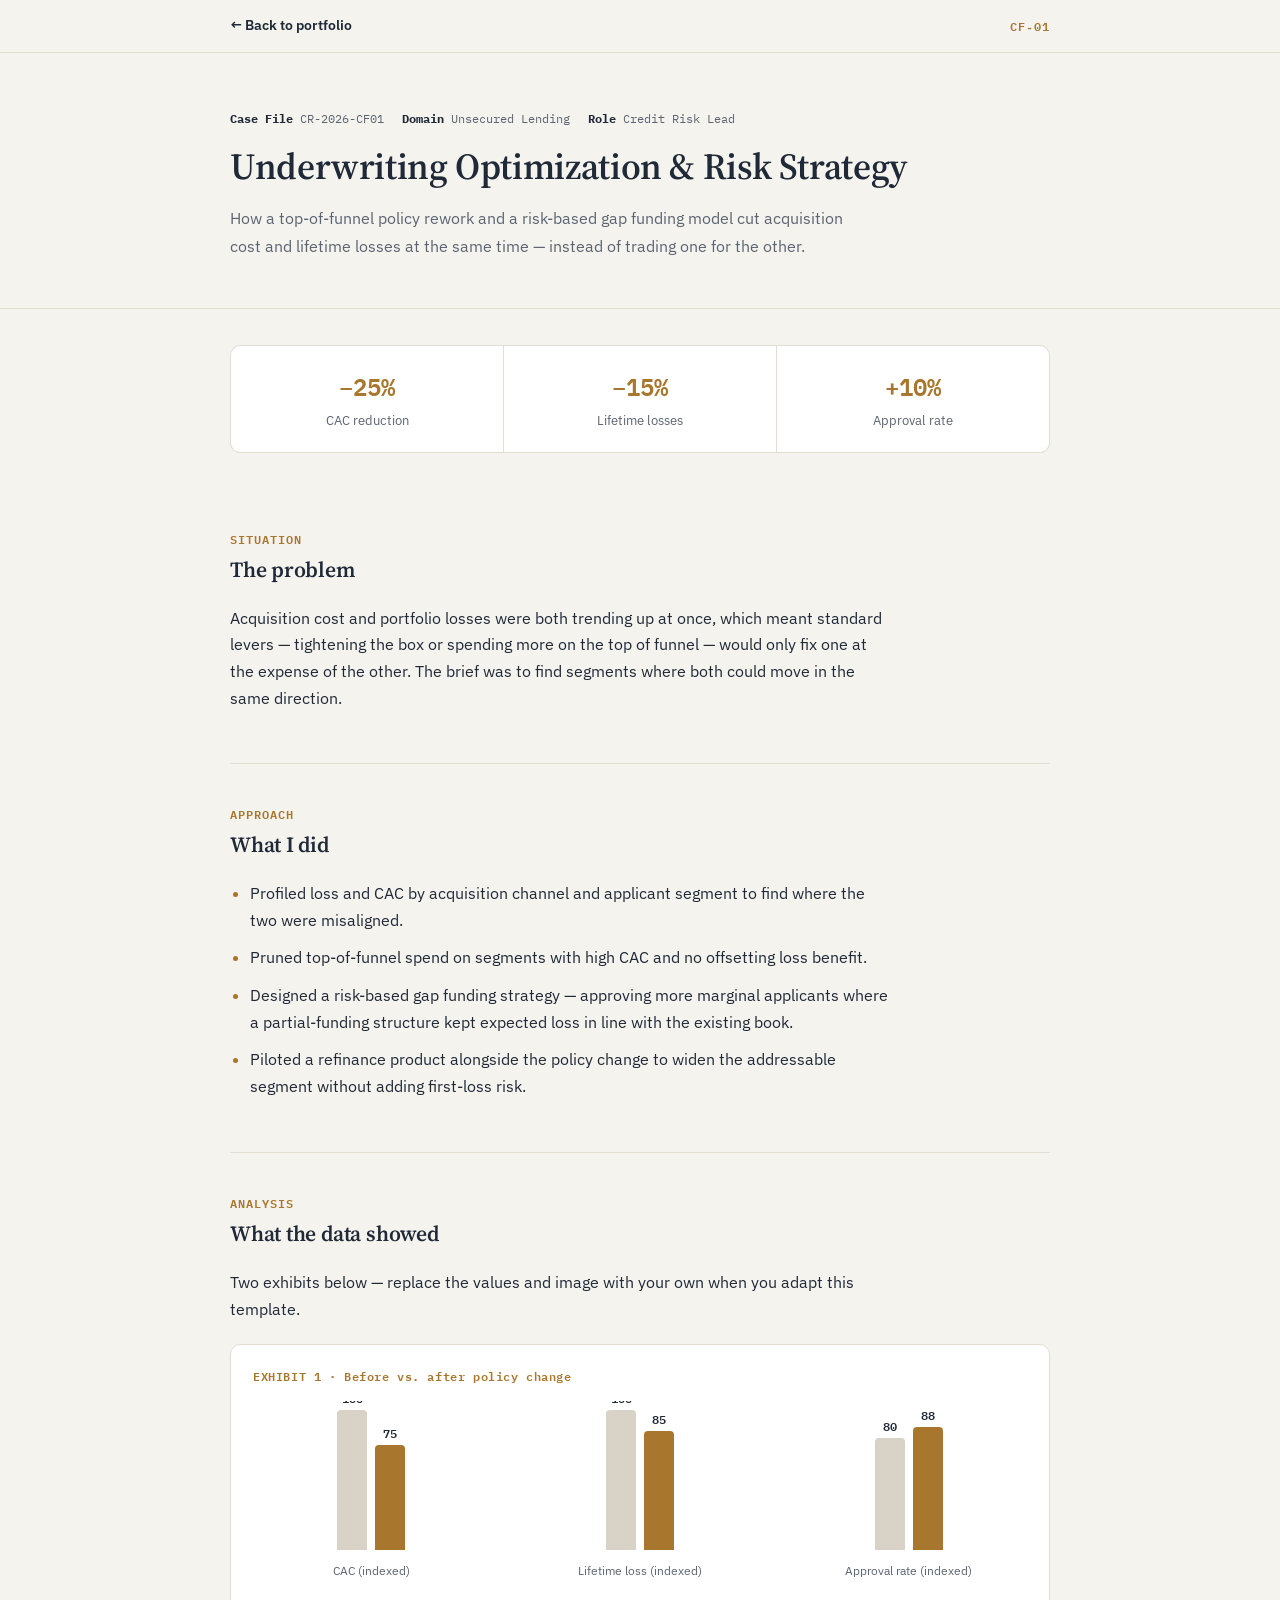
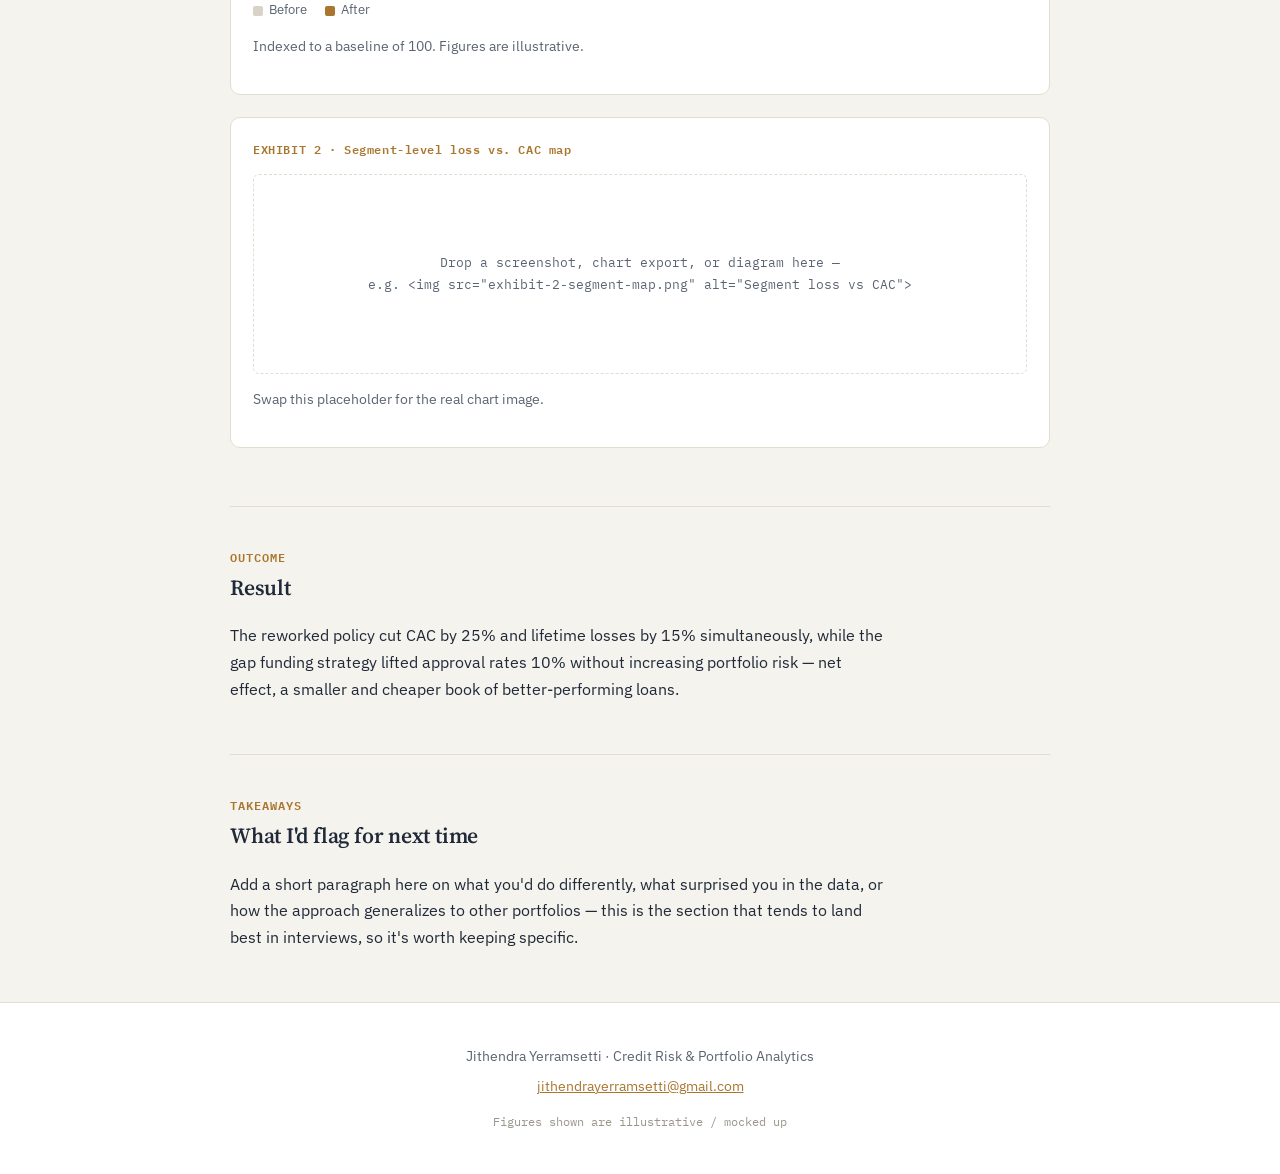
==== CS1-portfolio monitoring.html @ fd20d414 "Add case study template for underwriting optimization This file serves as a case study template for " ====
<!DOCTYPE html>
<html lang="en">
<head>
<meta charset="UTF-8">
<meta name="viewport" content="width=device-width, initial-scale=1.0">
<title>Case File CF-01 — Underwriting Optimization &amp; Risk Strategy | Jithendra Yerramsetti</title>

<!--
  ============================================================================
  THIS IS THE CASE STUDY TEMPLATE (light theme, matches index.html).
  To add a new case study:
    1. Duplicate this file, rename it e.g. case-study-collections-strategy.html
    2. Update <title>, the header block, and every section below
    3. In index.html, point that project's "Read case study" href at this
       new filename.
  The CSS variables in :root are copied from index.html — if you change the
  palette there, mirror the change here to keep both pages consistent.
  ============================================================================
-->

<link rel="preconnect" href="https://fonts.googleapis.com">
<link rel="preconnect" href="https://fonts.gstatic.com" crossorigin>
<link href="https://fonts.googleapis.com/css2?family=Source+Serif+4:opsz,wght@8..60,500;8..60,600;8..60,700&family=IBM+Plex+Sans:wght@400;500;600;700&family=IBM+Plex+Mono:wght@500;600&display=swap" rel="stylesheet">

<style>
:root {
  --paper:      #F5F3EE;
  --card:       #FFFFFF;
  --ink:        #1F2937;
  --ink-soft:   #5B6472;
  --amber:      #A9762E;
  --amber-tint: #F3E7D3;
  --line:       #E1DDD1;
  --shadow:     0 10px 26px rgba(31,41,55,0.06);
  --font-display: 'Source Serif 4', Georgia, serif;
  --font-body:    'IBM Plex Sans', -apple-system, sans-serif;
  --font-mono:    'IBM Plex Mono', ui-monospace, monospace;
  --max-w: 820px;
  --radius: 10px;
}
* { box-sizing: border-box; }
body { margin: 0; font-family: var(--font-body); background: var(--paper); color: var(--ink); line-height: 1.7; -webkit-font-smoothing: antialiased; }
.container { width: min(var(--max-w), 92%); margin: 0 auto; }
h1, h2 { font-family: var(--font-display); font-weight: 600; letter-spacing: -0.01em; margin: 0; color: var(--ink); }
a { color: var(--amber); }
:focus-visible { outline: 2px solid var(--amber); outline-offset: 3px; }
img { max-width: 100%; display: block; }
.label { font-family: var(--font-mono); font-size: 0.74rem; font-weight: 600; letter-spacing: 0.08em; text-transform: uppercase; color: var(--amber); }

.topbar { border-bottom: 1px solid var(--line); background: rgba(245,243,238,0.9); backdrop-filter: blur(10px); position: sticky; top: 0; z-index: 10; }
.topbar .container { padding: 14px 0; display: flex; justify-content: space-between; align-items: center; }
.back-link { text-decoration: none; font-weight: 600; font-size: 0.88rem; color: var(--ink); display: inline-flex; align-items: center; gap: 6px; }
.back-link:hover { color: var(--amber); }

.case-header { padding: clamp(36px, 6vw, 56px) 0 32px; border-bottom: 1px solid var(--line); }
.case-header .meta-row { display: flex; gap: 18px; font-family: var(--font-mono); font-size: 0.75rem; color: var(--ink-soft); margin-bottom: 16px; flex-wrap: wrap; }
.case-header .meta-row strong { color: var(--ink); }
.case-header h1 { font-size: clamp(1.7rem, 4.5vw, 2.3rem); line-height: 1.15; margin-bottom: 14px; }
.case-header .dek { color: var(--ink-soft); font-size: 1.02rem; max-width: 620px; }

.stat-strip { display: grid; grid-template-columns: repeat(3, 1fr); gap: 1px; background: var(--line); border: 1px solid var(--line); border-radius: var(--radius); overflow: hidden; margin: 36px 0; }
.stat-strip .cell { background: var(--card); padding: 20px 16px; text-align: center; }
.stat-strip .num { font-family: var(--font-mono); font-size: 1.5rem; font-weight: 600; color: var(--amber); }
.stat-strip .cap { font-size: 0.8rem; color: var(--ink-soft); margin-top: 4px; }
/* BREAKPOINT: phone — stack the three stat cells */
@media (max-width: 560px) { .stat-strip { grid-template-columns: 1fr; } }

.case-section { padding: 36px 0; border-bottom: 1px solid var(--line); }
.case-section:last-of-type { border-bottom: none; }
.case-section h2 { font-size: 1.35rem; margin-bottom: 14px; }
.case-section p { color: var(--ink); font-size: 0.98rem; max-width: 660px; }
.case-section ul { padding-left: 20px; max-width: 660px; color: var(--ink); }
.case-section li { margin-bottom: 10px; }
.case-section li::marker { color: var(--amber); }

.exhibit { background: var(--card); border: 1px solid var(--line); border-radius: var(--radius); padding: 22px; margin: 22px 0; }
.exhibit .ex-label { font-family: var(--font-mono); font-size: 0.73rem; color: var(--amber); font-weight: 600; letter-spacing: 0.05em; margin-bottom: 14px; }
.exhibit .ex-caption { color: var(--ink-soft); font-size: 0.86rem; margin-top: 14px; }

/* Simple bar chart — EDIT the inline "style" heights + .val text to change values */
.bar-chart { display: flex; align-items: flex-end; gap: clamp(16px, 4vw, 40px); height: 180px; padding: 0 4px; overflow-x: auto; }
.bar-group { display: flex; flex-direction: column; align-items: center; gap: 10px; flex: 1; min-width: 90px; height: 100%; justify-content: flex-end; }
.bar-group .bars { display: flex; gap: 8px; align-items: flex-end; height: 140px; }
.bar { width: 30px; border-radius: 4px 4px 0 0; position: relative; }
.bar.before { background: #D8D3C6; }
.bar.after  { background: var(--amber); }
.bar .val { position: absolute; top: -22px; left: 50%; transform: translateX(-50%); font-family: var(--font-mono); font-size: 0.74rem; font-weight: 600; white-space: nowrap; color: var(--ink); }
.bar-group .grp-label { font-size: 0.78rem; color: var(--ink-soft); text-align: center; }
.legend { display: flex; gap: 18px; margin-top: 18px; font-size: 0.8rem; color: var(--ink-soft); }
.legend .dot { display: inline-block; width: 10px; height: 10px; border-radius: 2px; margin-right: 6px; vertical-align: middle; }

.image-placeholder {
  border: 1.5px dashed var(--line); border-radius: 6px; min-height: 200px;
  display: flex; align-items: center; justify-content: center;
  color: var(--ink-soft); font-family: var(--font-mono); font-size: 0.8rem;
  text-align: center; padding: 20px;
}

footer { background: var(--card); padding: 36px 0; border-top: 1px solid var(--line); text-align: center; }
footer p { color: var(--ink-soft); font-size: 0.86rem; margin: 6px 0; }
footer .fineprint { font-family: var(--font-mono); font-size: 0.72rem; color: #9A968A; margin-top: 14px; }
</style>
</head>
<body>

<div class="topbar">
  <div class="container">
    <a class="back-link" href="index.html">&larr; Back to portfolio</a>
    <span class="label">CF&#8209;01</span>
  </div>
</div>

<header class="case-header">
  <div class="container">
    <div class="meta-row">
      <span><strong>Case File</strong> CR-2026-CF01</span>
      <span><strong>Domain</strong> Unsecured Lending</span>
      <span><strong>Role</strong> Credit Risk Lead</span>
    </div>
    <h1>Underwriting Optimization &amp; Risk Strategy</h1>
    <p class="dek">
      How a top-of-funnel policy rework and a risk-based gap funding model
      cut acquisition cost and lifetime losses at the same time — instead
      of trading one for the other.
    </p>
  </div>
</header>

<div class="container">

  <div class="stat-strip">
    <div class="cell"><div class="num">&minus;25%</div><div class="cap">CAC reduction</div></div>
    <div class="cell"><div class="num">&minus;15%</div><div class="cap">Lifetime losses</div></div>
    <div class="cell"><div class="num">+10%</div><div class="cap">Approval rate</div></div>
  </div>

  <section class="case-section">
    <span class="label">Situation</span>
    <h2>The problem</h2>
    <p>
      Acquisition cost and portfolio losses were both trending up at once,
      which meant standard levers — tightening the box or spending more on
      the top of funnel — would only fix one at the expense of the other.
      The brief was to find segments where both could move in the same
      direction.
    </p>
  </section>

  <section class="case-section">
    <span class="label">Approach</span>
    <h2>What I did</h2>
    <ul>
      <li>Profiled loss and CAC by acquisition channel and applicant segment to find where the two were misaligned.</li>
      <li>Pruned top-of-funnel spend on segments with high CAC and no offsetting loss benefit.</li>
      <li>Designed a risk-based gap funding strategy — approving more marginal applicants where a partial-funding structure kept expected loss in line with the existing book.</li>
      <li>Piloted a refinance product alongside the policy change to widen the addressable segment without adding first-loss risk.</li>
    </ul>
  </section>

  <section class="case-section">
    <span class="label">Analysis</span>
    <h2>What the data showed</h2>
    <p>Two exhibits below — replace the values and image with your own when you adapt this template.</p>

    <!-- EXHIBIT 1: bar chart. Edit the .bar heights (inline style) and .val labels -->
    <div class="exhibit">
      <div class="ex-label">EXHIBIT 1 &middot; Before vs. after policy change</div>
      <div class="bar-chart">
        <div class="bar-group">
          <div class="bars">
            <div class="bar before" style="height:100%;"><span class="val">100</span></div>
            <div class="bar after" style="height:75%;"><span class="val">75</span></div>
          </div>
          <div class="grp-label">CAC (indexed)</div>
        </div>
        <div class="bar-group">
          <div class="bars">
            <div class="bar before" style="height:100%;"><span class="val">100</span></div>
            <div class="bar after" style="height:85%;"><span class="val">85</span></div>
          </div>
          <div class="grp-label">Lifetime loss (indexed)</div>
        </div>
        <div class="bar-group">
          <div class="bars">
            <div class="bar before" style="height:80%;"><span class="val">80</span></div>
            <div class="bar after" style="height:88%;"><span class="val">88</span></div>
          </div>
          <div class="grp-label">Approval rate (indexed)</div>
        </div>
      </div>
      <div class="legend">
        <span><span class="dot" style="background:#D8D3C6;"></span>Before</span>
        <span><span class="dot" style="background:var(--amber);"></span>After</span>
      </div>
      <p class="ex-caption">Indexed to a baseline of 100. Figures are illustrative.</p>
    </div>

    <!-- EXHIBIT 2: image placeholder — swap for a real <img> tag when ready -->
    <div class="exhibit">
      <div class="ex-label">EXHIBIT 2 &middot; Segment-level loss vs. CAC map</div>
      <div class="image-placeholder">
        Drop a screenshot, chart export, or diagram here &mdash;<br>
        e.g. &lt;img src="exhibit-2-segment-map.png" alt="Segment loss vs CAC"&gt;
      </div>
      <p class="ex-caption">Swap this placeholder for the real chart image.</p>
    </div>
  </section>

  <section class="case-section">
    <span class="label">Outcome</span>
    <h2>Result</h2>
    <p>
      The reworked policy cut CAC by 25% and lifetime losses by 15%
      simultaneously, while the gap funding strategy lifted approval
      rates 10% without increasing portfolio risk &mdash; net effect,
      a smaller and cheaper book of better-performing loans.
    </p>
  </section>

  <section class="case-section">
    <span class="label">Takeaways</span>
    <h2>What I'd flag for next time</h2>
    <p>
      Add a short paragraph here on what you'd do differently, what
      surprised you in the data, or how the approach generalizes to other
      portfolios &mdash; this is the section that tends to land best in
      interviews, so it's worth keeping specific.
    </p>
  </section>

</div>

<footer>
  <div class="container">
    <p>Jithendra Yerramsetti &middot; Credit Risk &amp; Portfolio Analytics</p>
    <p><a href="mailto:jithendrayerramsetti@gmail.com">jithendrayerramsetti@gmail.com</a></p>
    <p class="fineprint">Figures shown are illustrative / mocked up</p>
  </div>
</footer>

</body>
</html>
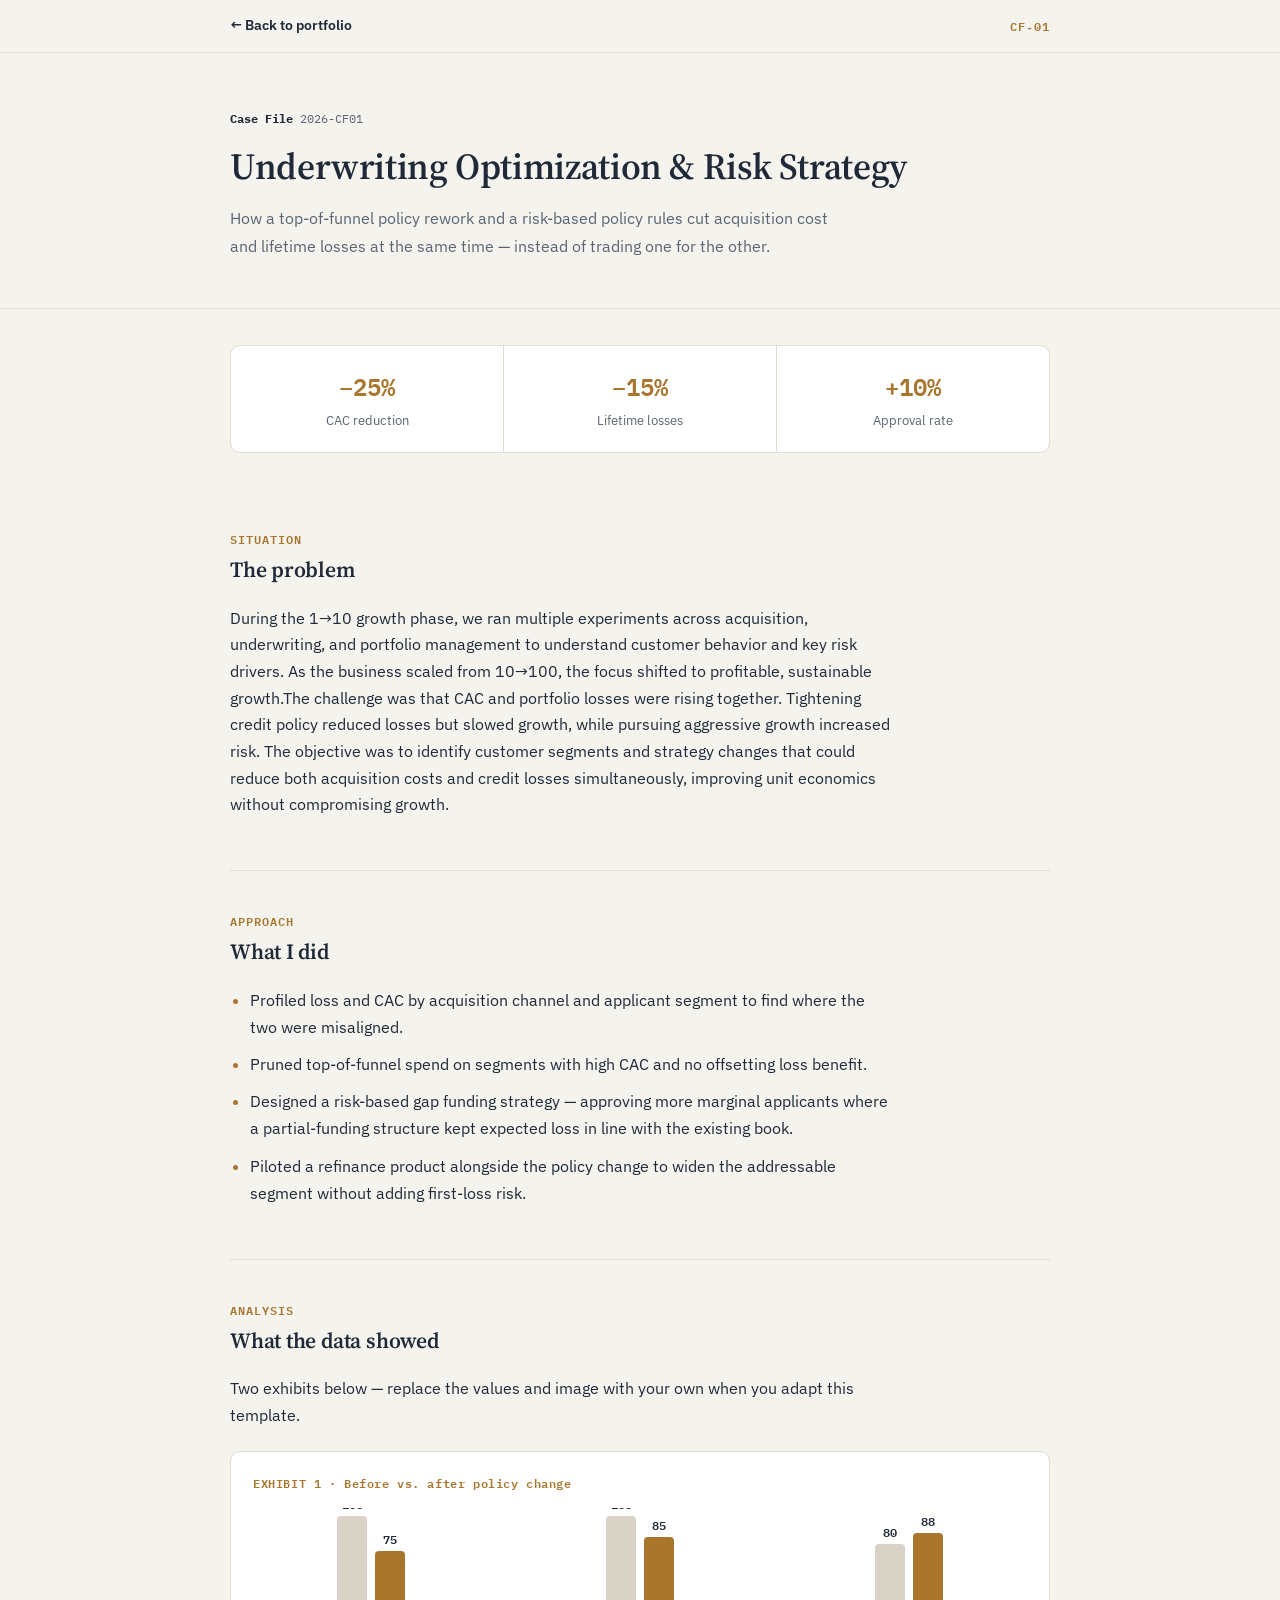
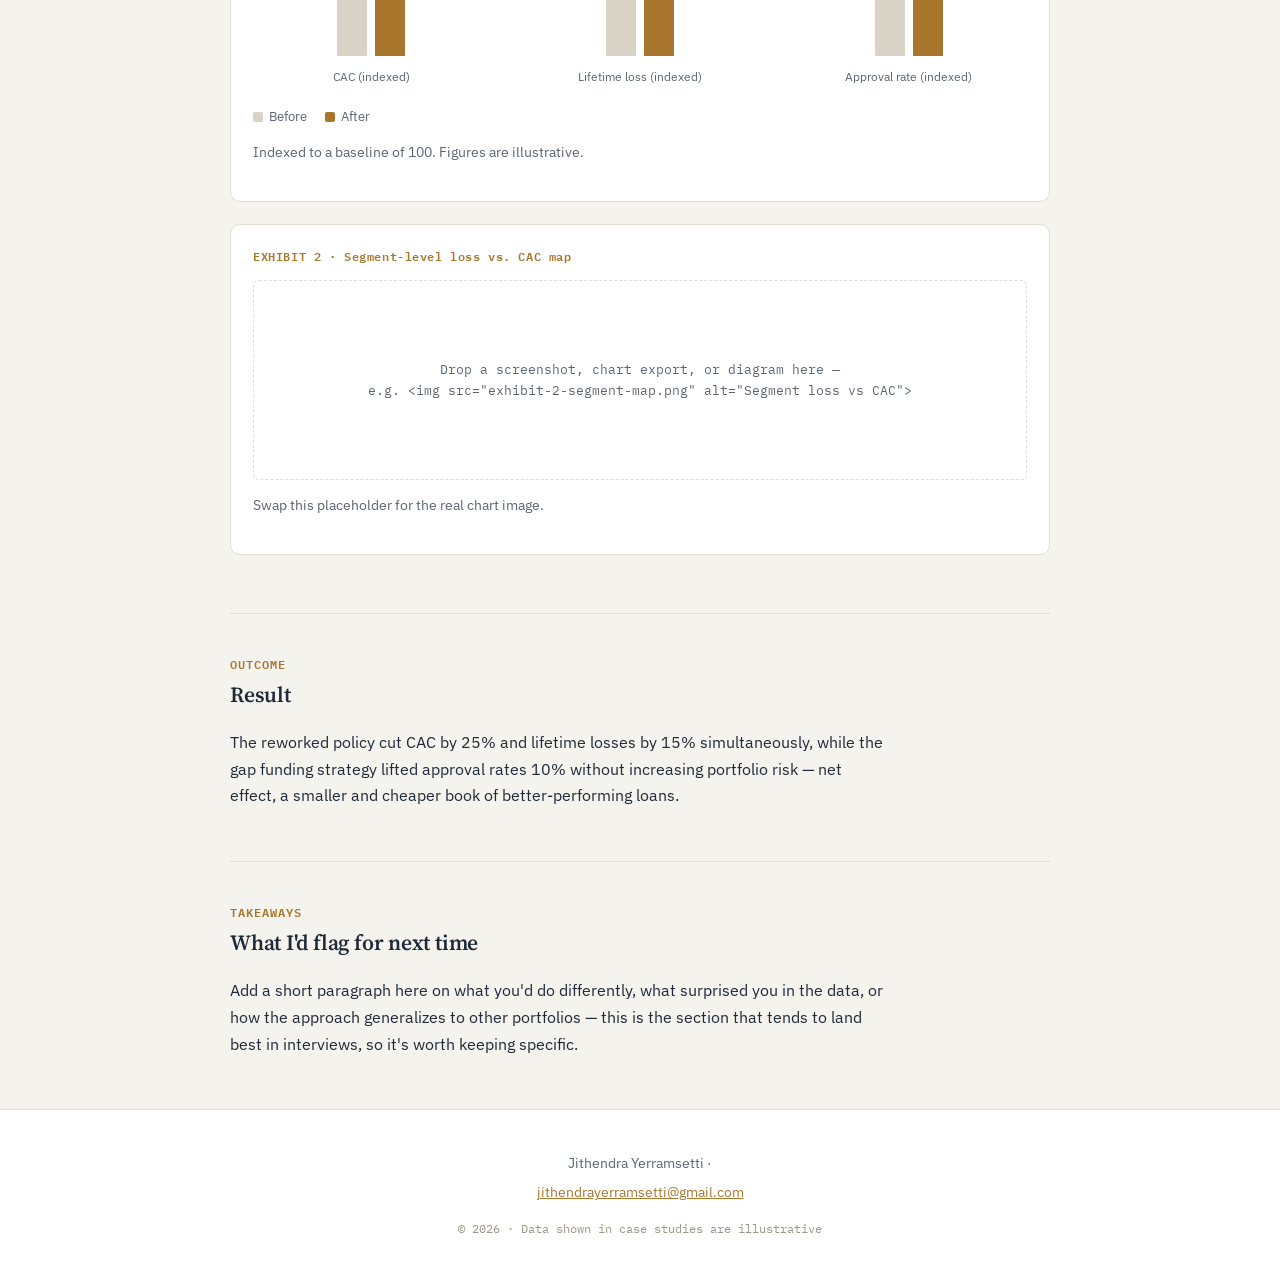
==== commit 826d523a: "Revise case file information and problem description Updated case file details and refined the probl" ====
--- a/CS1-portfolio monitoring.html
+++ b/CS1-portfolio monitoring.html
@@ -113,13 +113,13 @@
 <header class="case-header">
   <div class="container">
     <div class="meta-row">
-      <span><strong>Case File</strong> CR-2026-CF01</span>
-      <span><strong>Domain</strong> Unsecured Lending</span>
-      <span><strong>Role</strong> Credit Risk Lead</span>
+      <span><strong>Case File</strong> 2026-CF01</span>
+      <!-- <span><strong>Product</strong> Unsecured Lending</span> -->
+      <!-- <span><strong>Role</strong> Credit Risk Lead</span> -->
     </div>
     <h1>Underwriting Optimization &amp; Risk Strategy</h1>
     <p class="dek">
-      How a top-of-funnel policy rework and a risk-based gap funding model
+      How a top-of-funnel policy rework and a risk-based policy rules
       cut acquisition cost and lifetime losses at the same time — instead
       of trading one for the other.
     </p>
@@ -138,11 +138,12 @@
     <span class="label">Situation</span>
     <h2>The problem</h2>
     <p>
-      Acquisition cost and portfolio losses were both trending up at once,
-      which meant standard levers — tightening the box or spending more on
-      the top of funnel — would only fix one at the expense of the other.
-      The brief was to find segments where both could move in the same
-      direction.
+      During the 1→10 growth phase, we ran multiple experiments across acquisition, underwriting, and portfolio management 
+      to understand customer behavior and key risk drivers. As the business scaled from 10→100, the focus shifted to 
+      profitable, sustainable growth.The challenge was that CAC and portfolio losses were rising together. Tightening credit 
+      policy reduced losses but slowed growth, while pursuing aggressive growth increased risk.
+      The objective was to identify customer segments and strategy changes that could reduce both acquisition costs and 
+      credit losses simultaneously, improving unit economics without compromising growth.
     </p>
   </section>
 
@@ -232,9 +233,10 @@
 
 <footer>
   <div class="container">
-    <p>Jithendra Yerramsetti &middot; Credit Risk &amp; Portfolio Analytics</p>
+    <p>Jithendra Yerramsetti &middot; </p>
+      <!-- Credit Risk &amp; Portfolio Analytics</p> -->
     <p><a href="mailto:jithendrayerramsetti@gmail.com">jithendrayerramsetti@gmail.com</a></p>
-    <p class="fineprint">Figures shown are illustrative / mocked up</p>
+    <p class="fineprint">© 2026 · Data shown in case studies are illustrative</p>
   </div>
 </footer>
 
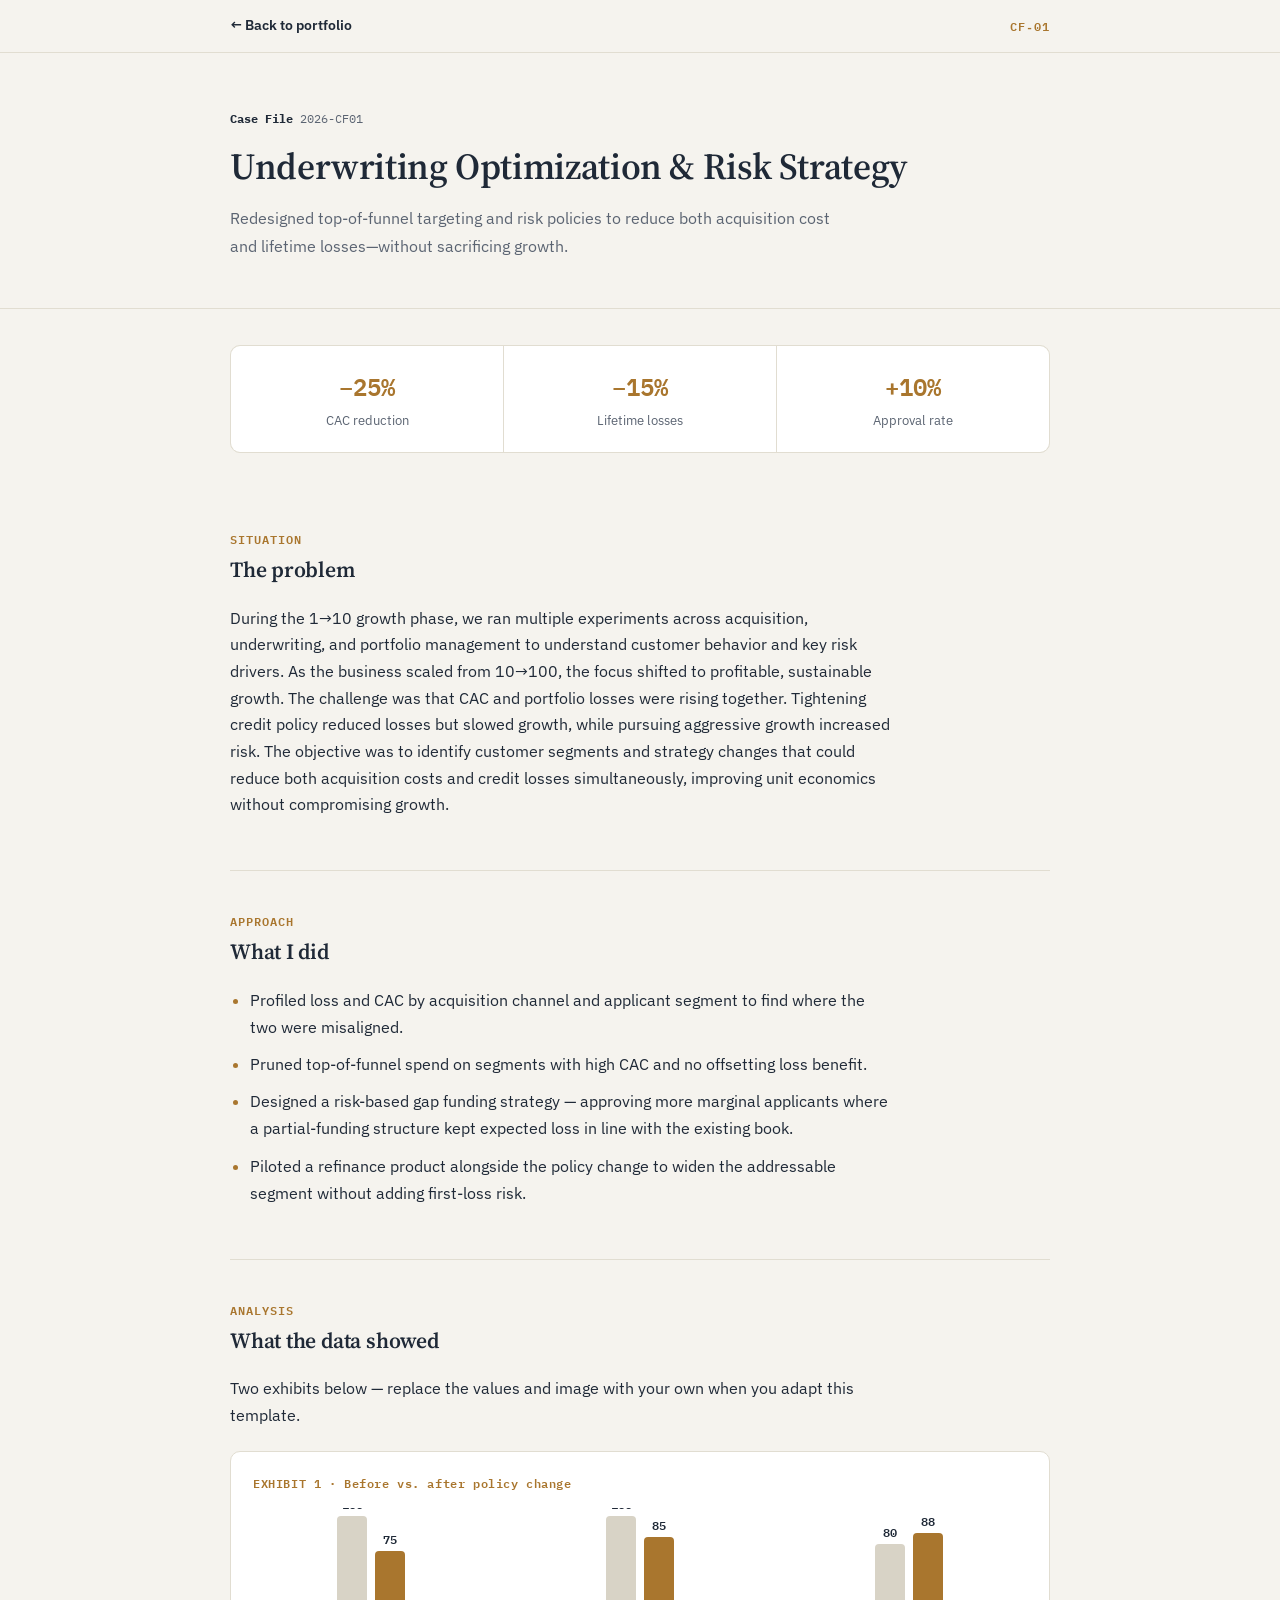
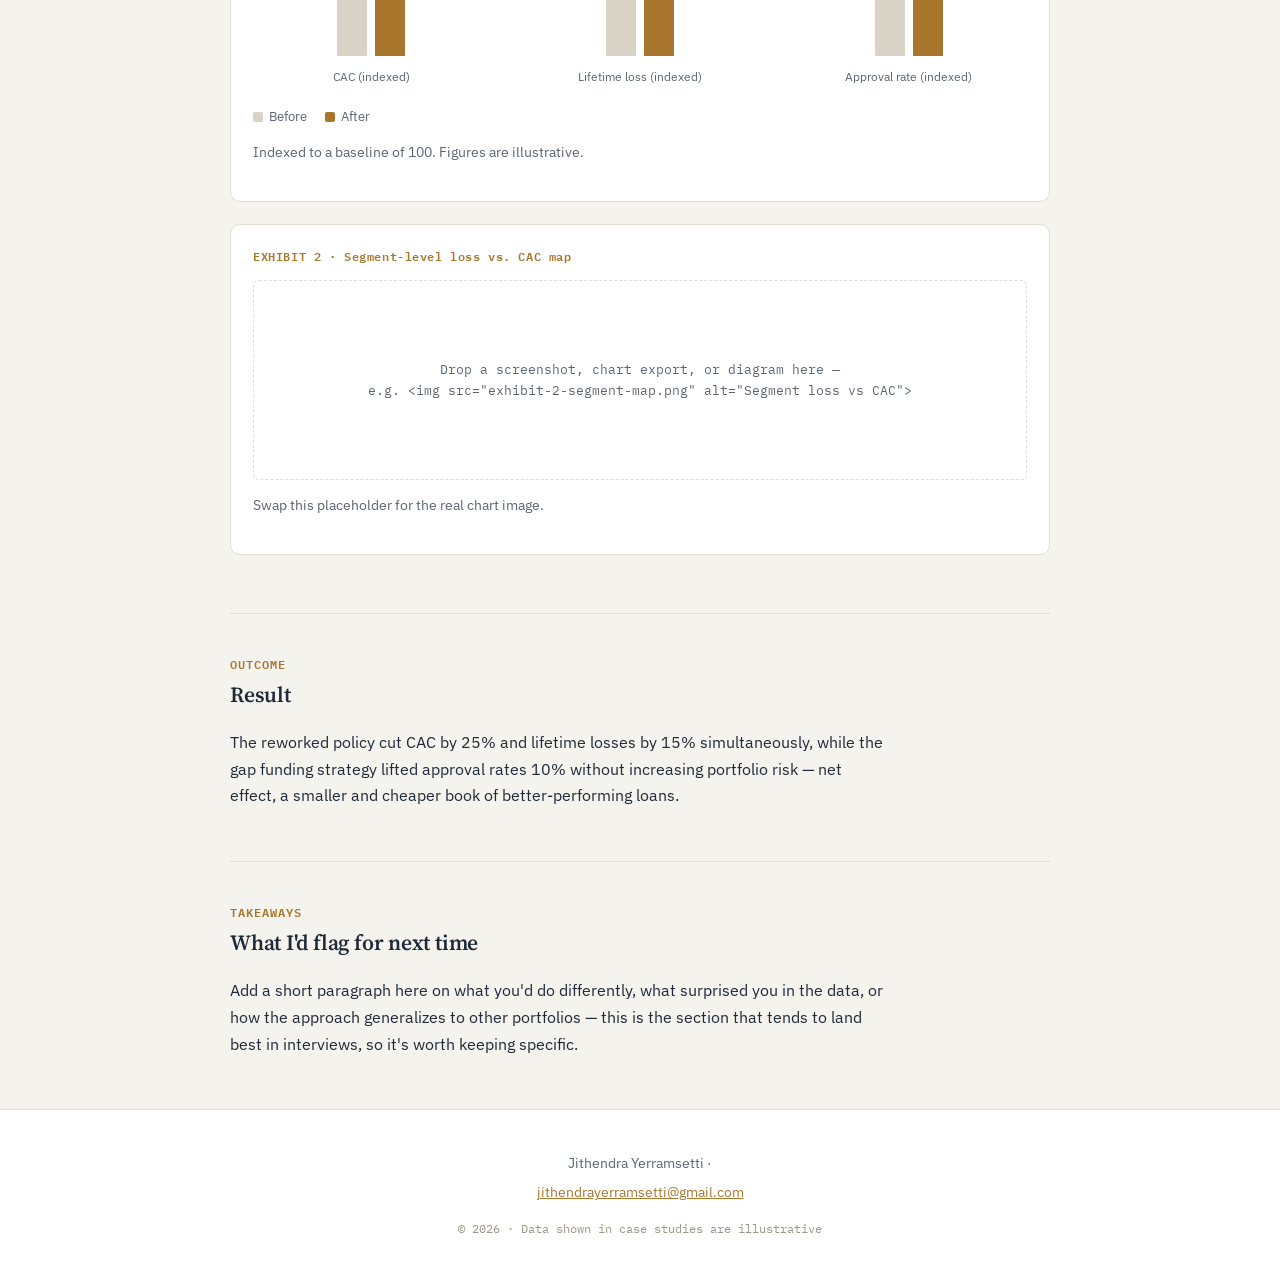
==== commit ab26cb2f: "Revise content for underwriting optimization section Updated the description of underwriting optimiz" ====
--- a/CS1-portfolio monitoring.html
+++ b/CS1-portfolio monitoring.html
@@ -119,9 +119,7 @@
     </div>
     <h1>Underwriting Optimization &amp; Risk Strategy</h1>
     <p class="dek">
-      How a top-of-funnel policy rework and a risk-based policy rules
-      cut acquisition cost and lifetime losses at the same time — instead
-      of trading one for the other.
+      Redesigned top-of-funnel targeting and risk policies to reduce both acquisition cost and lifetime losses—without sacrificing growth.
     </p>
   </div>
 </header>
@@ -140,8 +138,9 @@
     <p>
       During the 1→10 growth phase, we ran multiple experiments across acquisition, underwriting, and portfolio management 
       to understand customer behavior and key risk drivers. As the business scaled from 10→100, the focus shifted to 
-      profitable, sustainable growth.The challenge was that CAC and portfolio losses were rising together. Tightening credit 
-      policy reduced losses but slowed growth, while pursuing aggressive growth increased risk.
+      profitable, sustainable growth.
+      The challenge was that CAC and portfolio losses were rising together. 
+      Tightening credit policy reduced losses but slowed growth, while pursuing aggressive growth increased risk.
       The objective was to identify customer segments and strategy changes that could reduce both acquisition costs and 
       credit losses simultaneously, improving unit economics without compromising growth.
     </p>
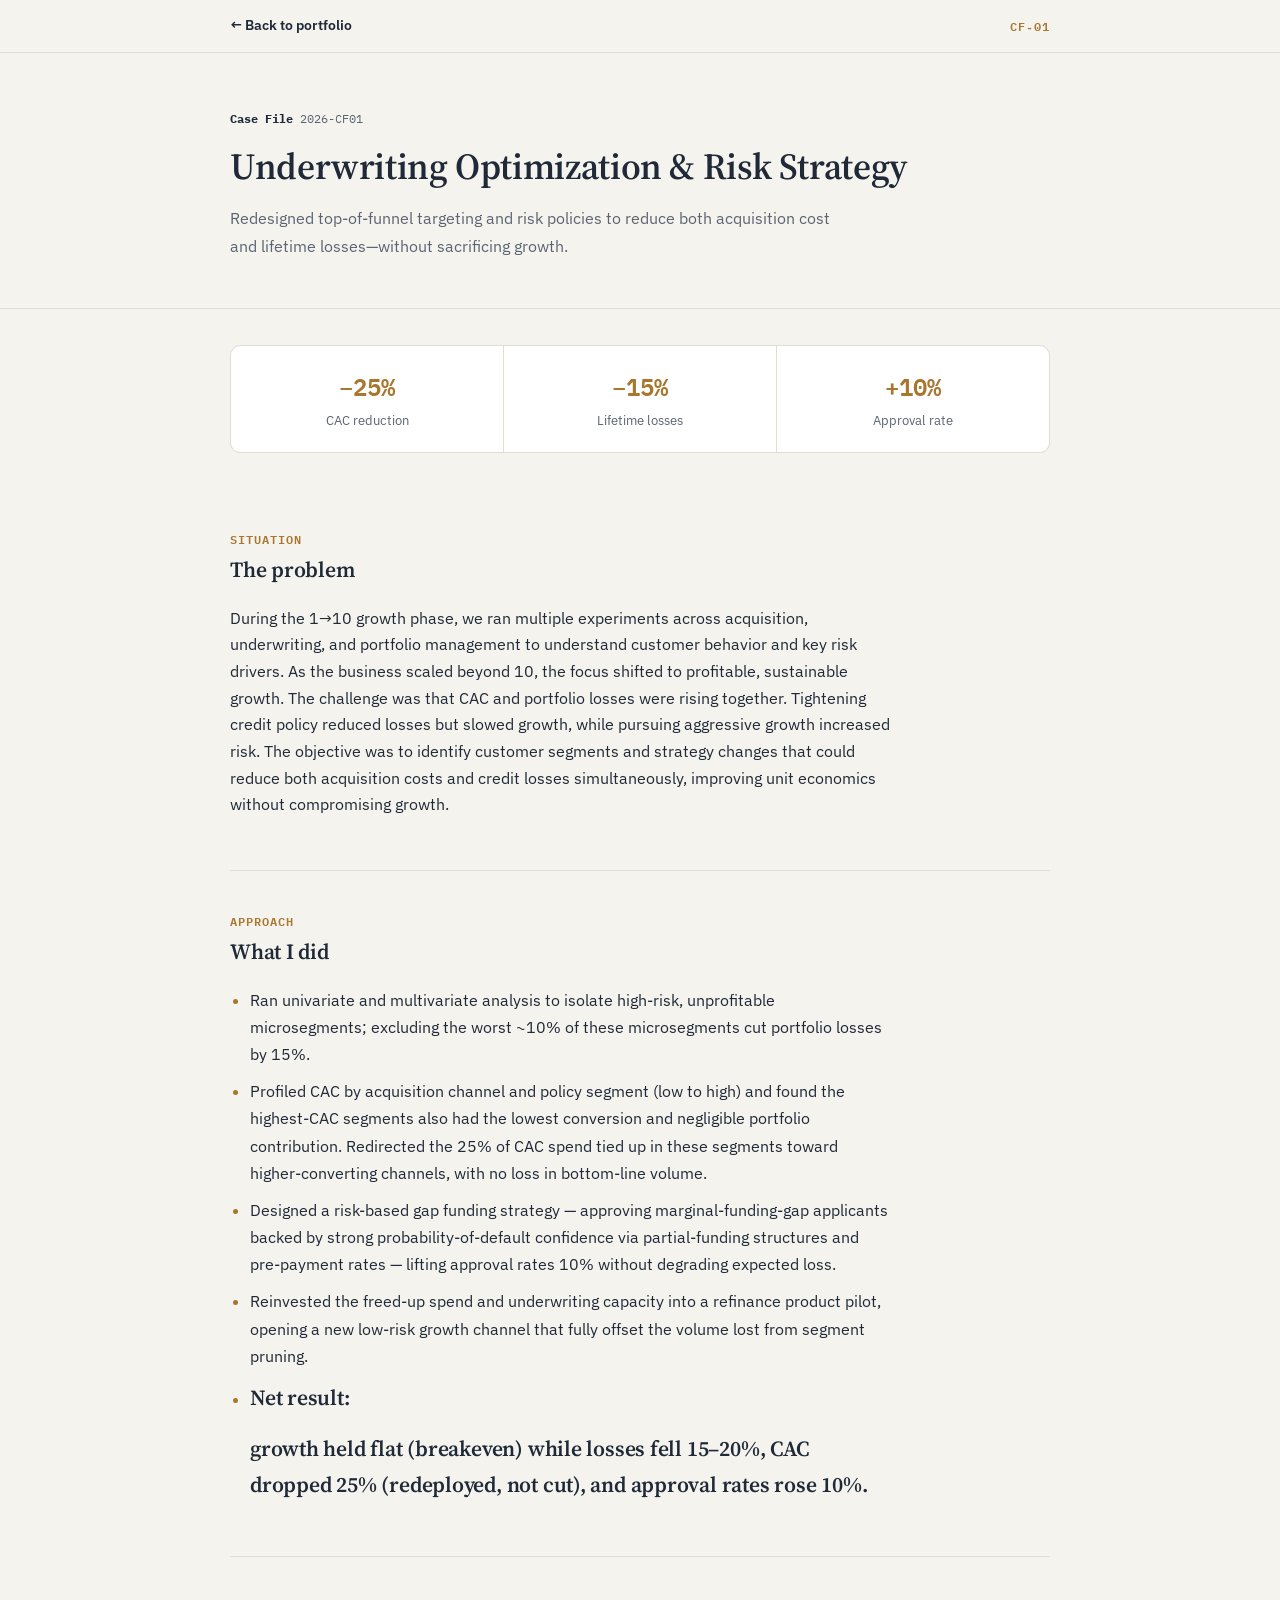
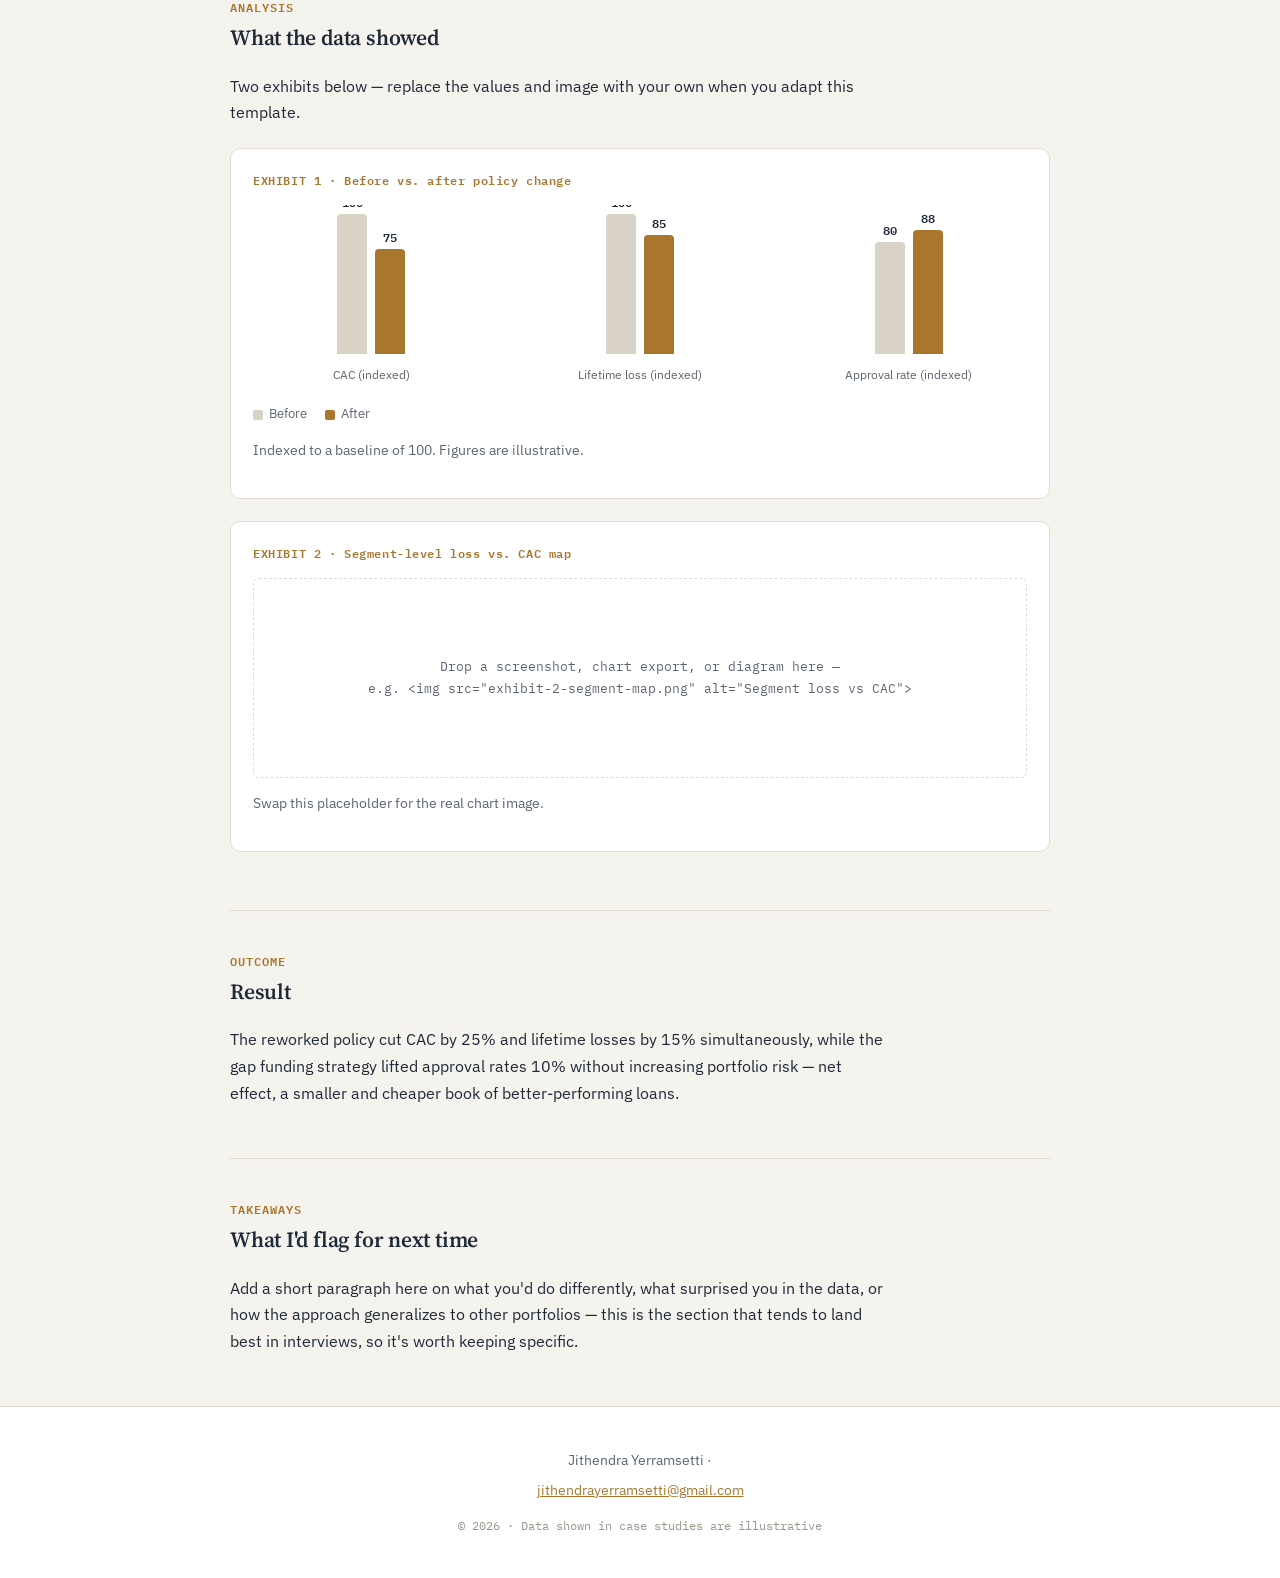
==== commit e71deb97: "Update CS1-portfolio monitoring.html" ====
--- a/CS1-portfolio monitoring.html
+++ b/CS1-portfolio monitoring.html
@@ -137,7 +137,7 @@
     <h2>The problem</h2>
     <p>
       During the 1→10 growth phase, we ran multiple experiments across acquisition, underwriting, and portfolio management 
-      to understand customer behavior and key risk drivers. As the business scaled from 10→100, the focus shifted to 
+      to understand customer behavior and key risk drivers. As the business scaled beyond 10, the focus shifted to 
       profitable, sustainable growth.
       The challenge was that CAC and portfolio losses were rising together. 
       Tightening credit policy reduced losses but slowed growth, while pursuing aggressive growth increased risk.
@@ -150,10 +150,13 @@
     <span class="label">Approach</span>
     <h2>What I did</h2>
     <ul>
-      <li>Profiled loss and CAC by acquisition channel and applicant segment to find where the two were misaligned.</li>
-      <li>Pruned top-of-funnel spend on segments with high CAC and no offsetting loss benefit.</li>
-      <li>Designed a risk-based gap funding strategy — approving more marginal applicants where a partial-funding structure kept expected loss in line with the existing book.</li>
-      <li>Piloted a refinance product alongside the policy change to widen the addressable segment without adding first-loss risk.</li>
+      <li>Ran univariate and multivariate analysis to isolate high-risk, unprofitable microsegments; excluding the worst ~10% of these microsegments cut portfolio losses by 15%.</li>
+      <li>Profiled CAC by acquisition channel and policy segment (low to high) and found the highest-CAC segments also had the lowest conversion and negligible portfolio contribution. 
+        Redirected the 25% of CAC spend tied up in these segments toward higher-converting channels, with no loss in bottom-line volume.</li>
+      <li>Designed a risk-based gap funding strategy — approving marginal-funding-gap applicants backed by strong probability-of-default confidence via partial-funding structures and pre-payment rates — lifting approval rates 10% without degrading expected loss.</li>
+      <li>Reinvested the freed-up spend and underwriting capacity into a refinance product pilot, opening a new low-risk growth channel that fully offset the volume lost from segment pruning.</li>
+      <li><h2>Net result:<h2> growth held flat (breakeven) while losses fell 15–20%, CAC dropped 25% (redeployed, not cut), and approval rates rose 10%.</li>
+      
     </ul>
   </section>
 
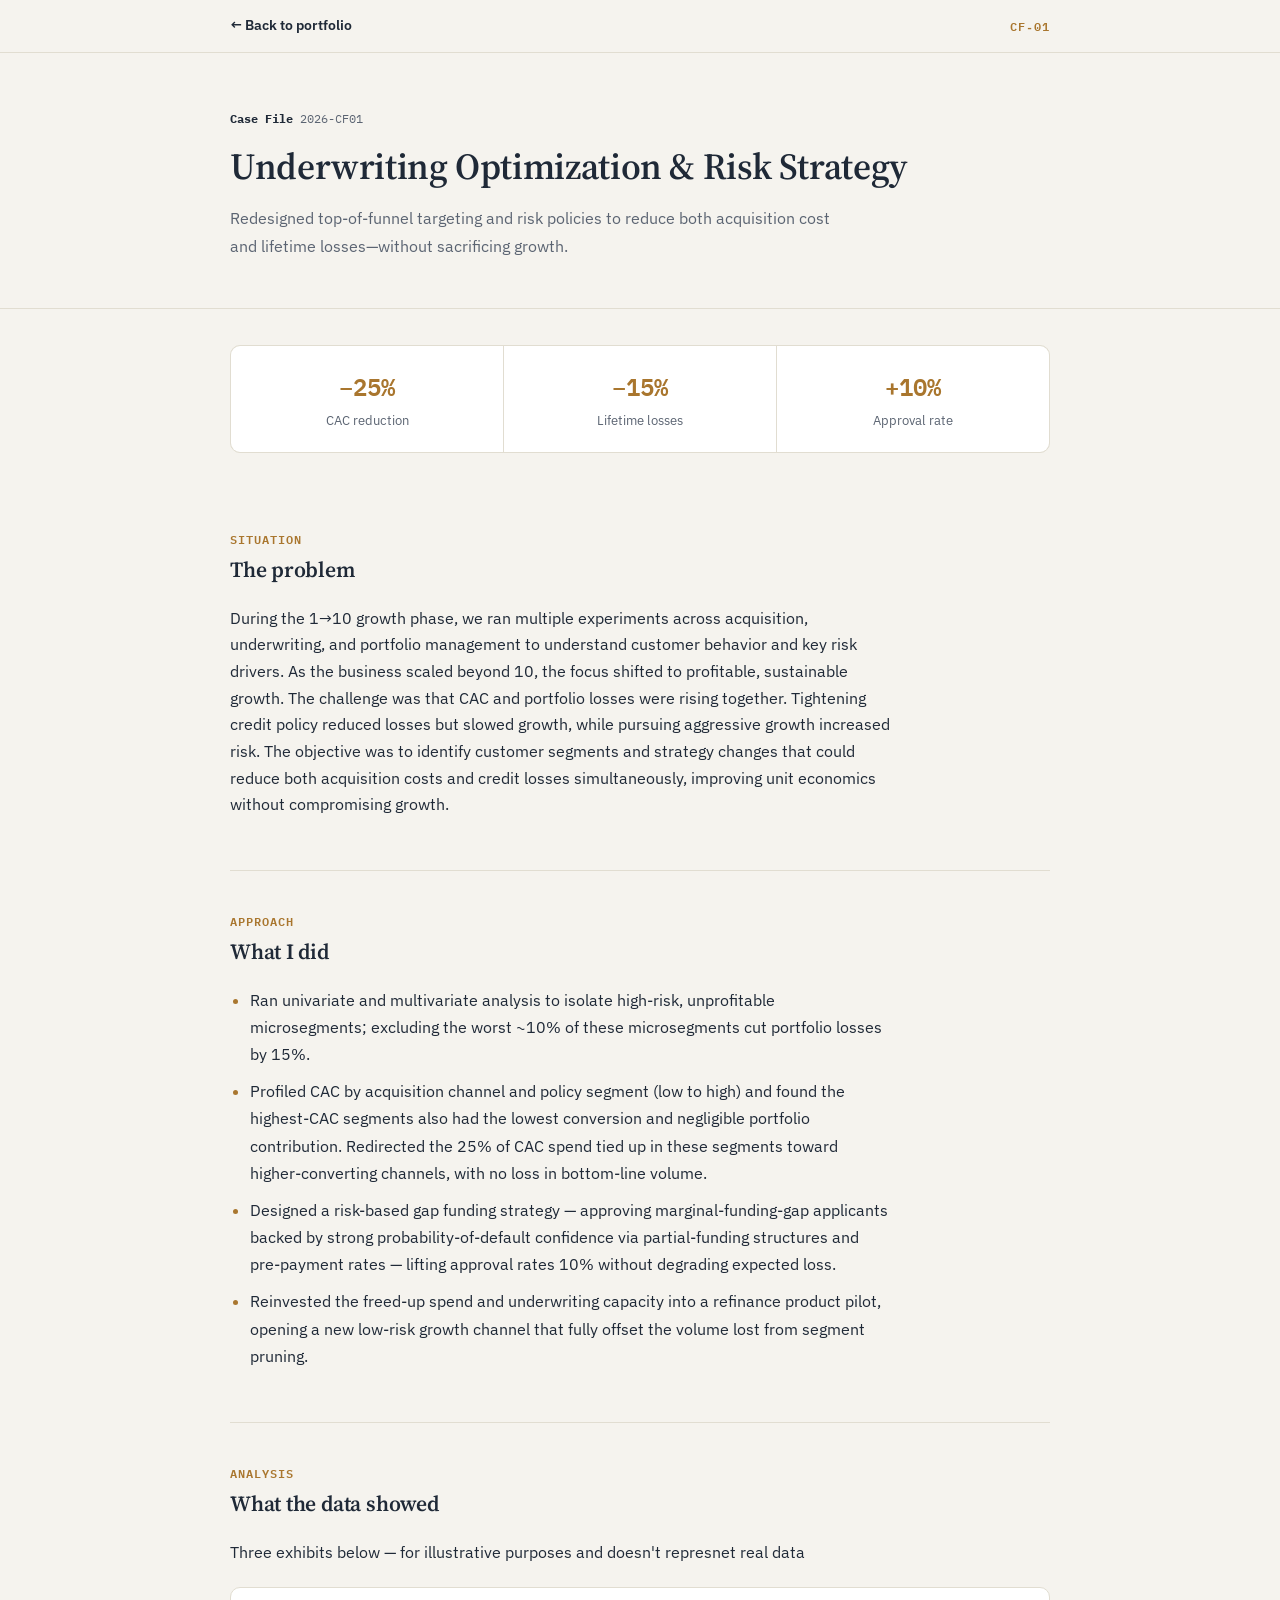
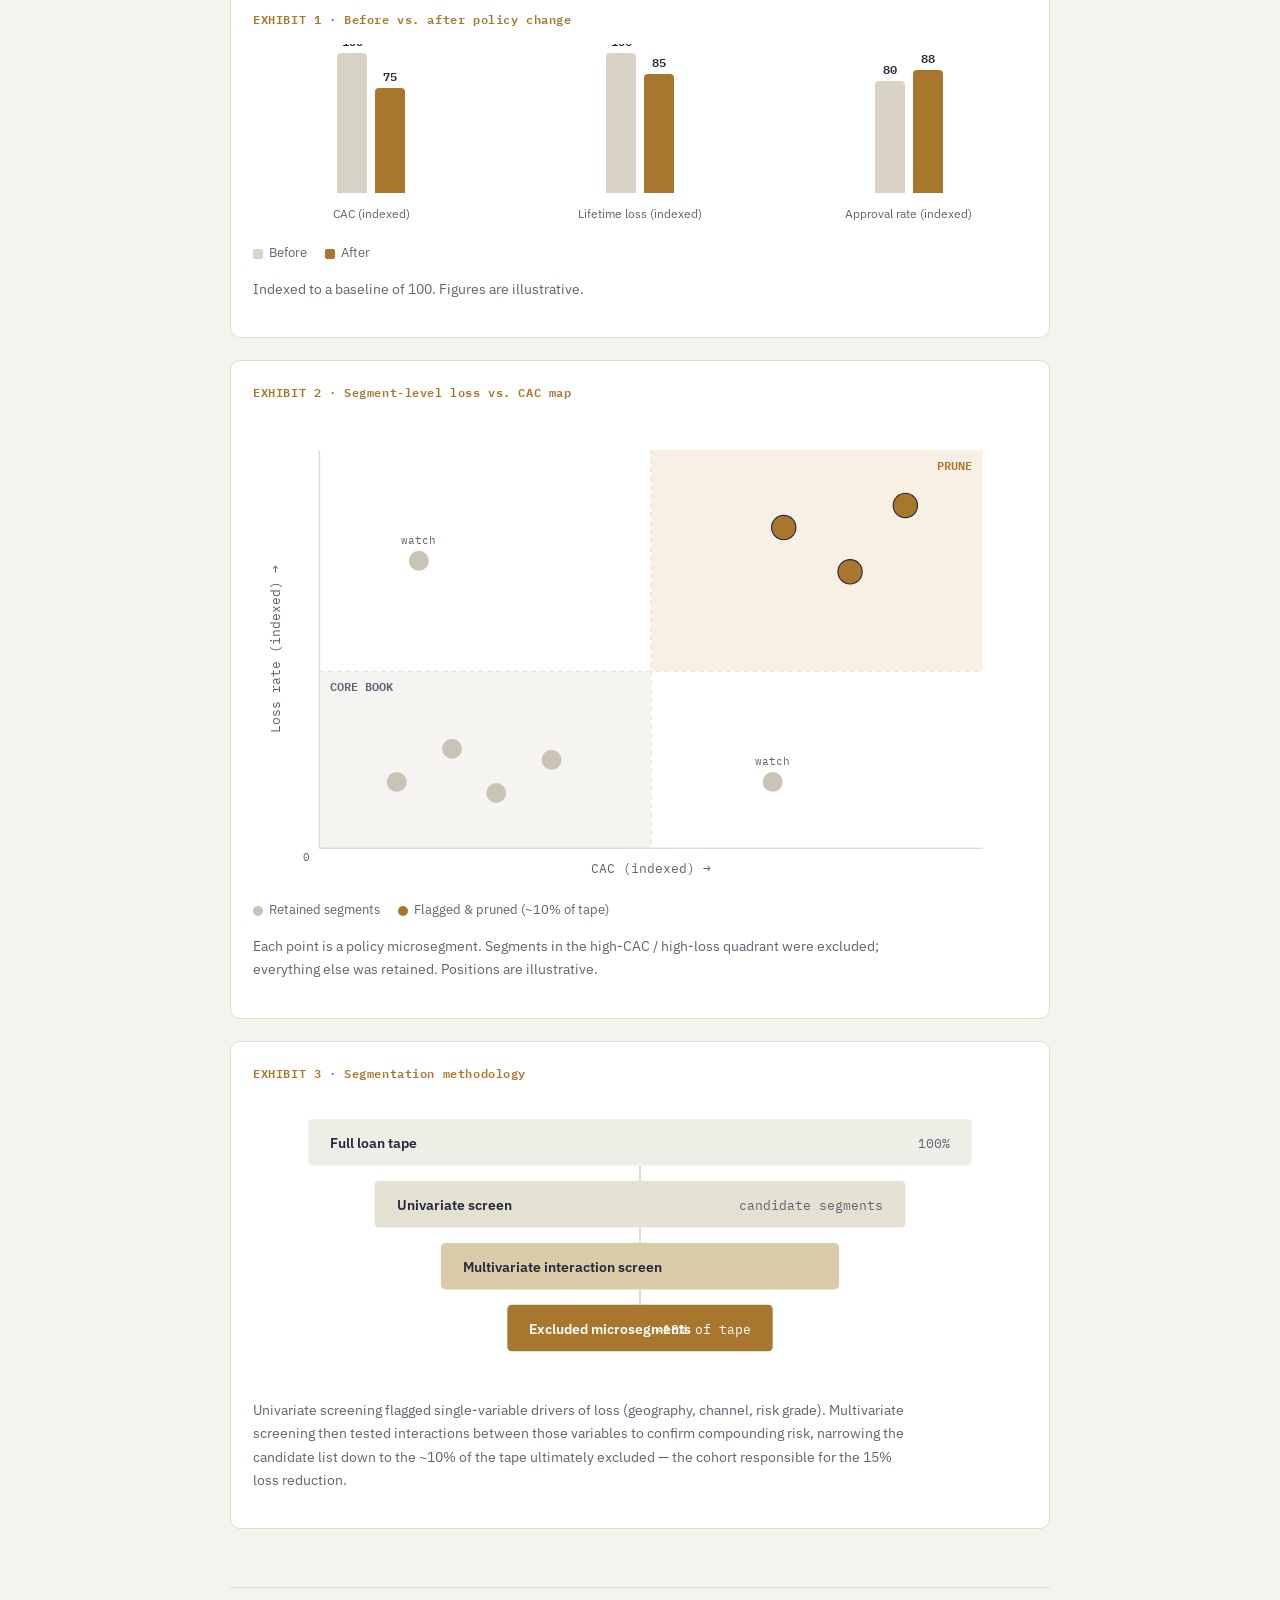
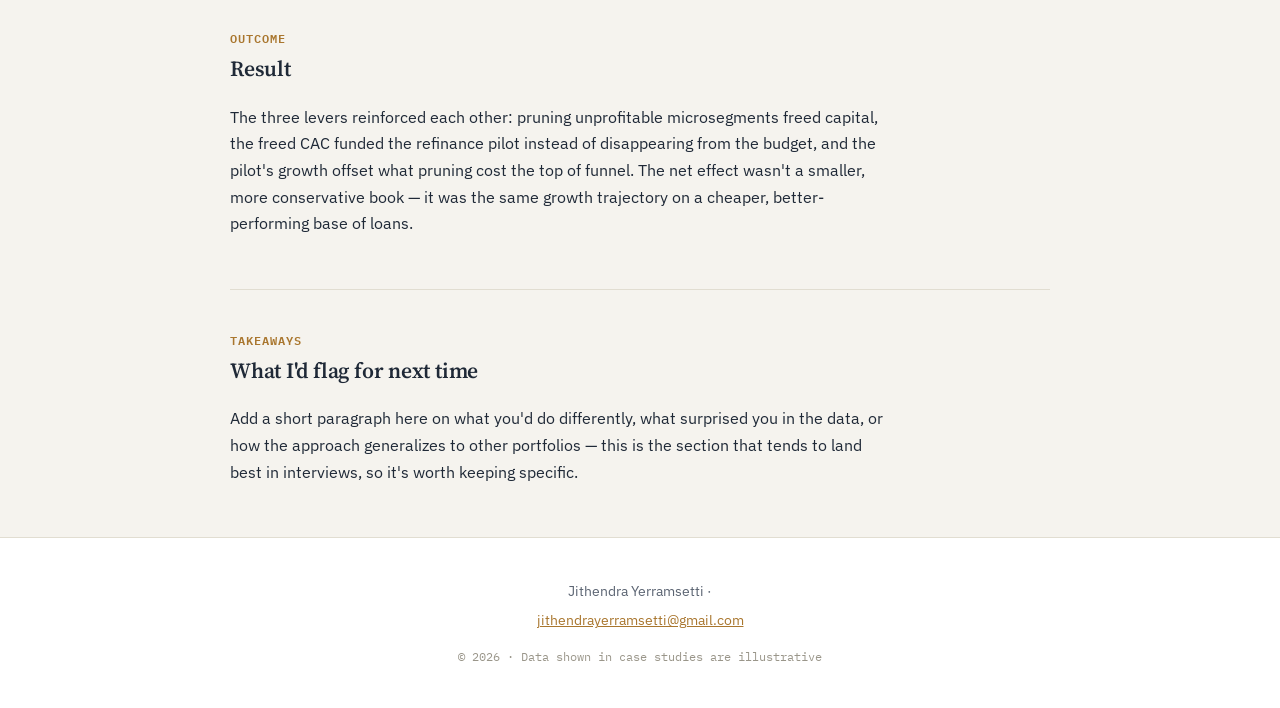
==== commit 94c8fe07: "Refactor HTML content and remove comments Removed comments and updated text for clarity and consiste" ====
--- a/CS1-portfolio monitoring.html
+++ b/CS1-portfolio monitoring.html
@@ -4,19 +4,6 @@
 <meta charset="UTF-8">
 <meta name="viewport" content="width=device-width, initial-scale=1.0">
 <title>Case File CF-01 — Underwriting Optimization &amp; Risk Strategy | Jithendra Yerramsetti</title>
-
-<!--
-  ============================================================================
-  THIS IS THE CASE STUDY TEMPLATE (light theme, matches index.html).
-  To add a new case study:
-    1. Duplicate this file, rename it e.g. case-study-collections-strategy.html
-    2. Update <title>, the header block, and every section below
-    3. In index.html, point that project's "Read case study" href at this
-       new filename.
-  The CSS variables in :root are copied from index.html — if you change the
-  palette there, mirror the change here to keep both pages consistent.
-  ============================================================================
--->
 
 <link rel="preconnect" href="https://fonts.googleapis.com">
 <link rel="preconnect" href="https://fonts.gstatic.com" crossorigin>
@@ -62,7 +49,6 @@
 .stat-strip .cell { background: var(--card); padding: 20px 16px; text-align: center; }
 .stat-strip .num { font-family: var(--font-mono); font-size: 1.5rem; font-weight: 600; color: var(--amber); }
 .stat-strip .cap { font-size: 0.8rem; color: var(--ink-soft); margin-top: 4px; }
-/* BREAKPOINT: phone — stack the three stat cells */
 @media (max-width: 560px) { .stat-strip { grid-template-columns: 1fr; } }
 
 .case-section { padding: 36px 0; border-bottom: 1px solid var(--line); }
@@ -77,7 +63,6 @@
 .exhibit .ex-label { font-family: var(--font-mono); font-size: 0.73rem; color: var(--amber); font-weight: 600; letter-spacing: 0.05em; margin-bottom: 14px; }
 .exhibit .ex-caption { color: var(--ink-soft); font-size: 0.86rem; margin-top: 14px; }
 
-/* Simple bar chart — EDIT the inline "style" heights + .val text to change values */
 .bar-chart { display: flex; align-items: flex-end; gap: clamp(16px, 4vw, 40px); height: 180px; padding: 0 4px; overflow-x: auto; }
 .bar-group { display: flex; flex-direction: column; align-items: center; gap: 10px; flex: 1; min-width: 90px; height: 100%; justify-content: flex-end; }
 .bar-group .bars { display: flex; gap: 8px; align-items: flex-end; height: 140px; }
@@ -86,8 +71,9 @@
 .bar.after  { background: var(--amber); }
 .bar .val { position: absolute; top: -22px; left: 50%; transform: translateX(-50%); font-family: var(--font-mono); font-size: 0.74rem; font-weight: 600; white-space: nowrap; color: var(--ink); }
 .bar-group .grp-label { font-size: 0.78rem; color: var(--ink-soft); text-align: center; }
-.legend { display: flex; gap: 18px; margin-top: 18px; font-size: 0.8rem; color: var(--ink-soft); }
+.legend { display: flex; gap: 18px; margin-top: 18px; font-size: 0.8rem; color: var(--ink-soft); flex-wrap: wrap; }
 .legend .dot { display: inline-block; width: 10px; height: 10px; border-radius: 2px; margin-right: 6px; vertical-align: middle; }
+.legend .dot.circle { border-radius: 50%; }
 
 .image-placeholder {
   border: 1.5px dashed var(--line); border-radius: 6px; min-height: 200px;
@@ -96,6 +82,9 @@
   text-align: center; padding: 20px;
 }
 
+.svg-wrap { width: 100%; overflow-x: auto; }
+.svg-wrap svg { display: block; width: 100%; height: auto; }
+
 footer { background: var(--card); padding: 36px 0; border-top: 1px solid var(--line); text-align: center; }
 footer p { color: var(--ink-soft); font-size: 0.86rem; margin: 6px 0; }
 footer .fineprint { font-family: var(--font-mono); font-size: 0.72rem; color: #9A968A; margin-top: 14px; }
@@ -114,8 +103,6 @@
   <div class="container">
     <div class="meta-row">
       <span><strong>Case File</strong> 2026-CF01</span>
-      <!-- <span><strong>Product</strong> Unsecured Lending</span> -->
-      <!-- <span><strong>Role</strong> Credit Risk Lead</span> -->
     </div>
     <h1>Underwriting Optimization &amp; Risk Strategy</h1>
     <p class="dek">
@@ -136,12 +123,12 @@
     <span class="label">Situation</span>
     <h2>The problem</h2>
     <p>
-      During the 1→10 growth phase, we ran multiple experiments across acquisition, underwriting, and portfolio management 
-      to understand customer behavior and key risk drivers. As the business scaled beyond 10, the focus shifted to 
+      During the 1&rarr;10 growth phase, we ran multiple experiments across acquisition, underwriting, and portfolio management
+      to understand customer behavior and key risk drivers. As the business scaled beyond 10, the focus shifted to
       profitable, sustainable growth.
-      The challenge was that CAC and portfolio losses were rising together. 
+      The challenge was that CAC and portfolio losses were rising together.
       Tightening credit policy reduced losses but slowed growth, while pursuing aggressive growth increased risk.
-      The objective was to identify customer segments and strategy changes that could reduce both acquisition costs and 
+      The objective was to identify customer segments and strategy changes that could reduce both acquisition costs and
       credit losses simultaneously, improving unit economics without compromising growth.
     </p>
   </section>
@@ -151,21 +138,19 @@
     <h2>What I did</h2>
     <ul>
       <li>Ran univariate and multivariate analysis to isolate high-risk, unprofitable microsegments; excluding the worst ~10% of these microsegments cut portfolio losses by 15%.</li>
-      <li>Profiled CAC by acquisition channel and policy segment (low to high) and found the highest-CAC segments also had the lowest conversion and negligible portfolio contribution. 
+      <li>Profiled CAC by acquisition channel and policy segment (low to high) and found the highest-CAC segments also had the lowest conversion and negligible portfolio contribution.
         Redirected the 25% of CAC spend tied up in these segments toward higher-converting channels, with no loss in bottom-line volume.</li>
       <li>Designed a risk-based gap funding strategy — approving marginal-funding-gap applicants backed by strong probability-of-default confidence via partial-funding structures and pre-payment rates — lifting approval rates 10% without degrading expected loss.</li>
       <li>Reinvested the freed-up spend and underwriting capacity into a refinance product pilot, opening a new low-risk growth channel that fully offset the volume lost from segment pruning.</li>
-      <li><h2>Net result:<h2> growth held flat (breakeven) while losses fell 15–20%, CAC dropped 25% (redeployed, not cut), and approval rates rose 10%.</li>
-      
     </ul>
   </section>
 
   <section class="case-section">
     <span class="label">Analysis</span>
     <h2>What the data showed</h2>
-    <p>Two exhibits below — replace the values and image with your own when you adapt this template.</p>
-
-    <!-- EXHIBIT 1: bar chart. Edit the .bar heights (inline style) and .val labels -->
+    <p>Three exhibits below — for illustrative purposes and doesn't represnet real data</p>
+
+    <!-- EXHIBIT 1: indexed before/after bar chart -->
     <div class="exhibit">
       <div class="ex-label">EXHIBIT 1 &middot; Before vs. after policy change</div>
       <div class="bar-chart">
@@ -198,14 +183,94 @@
       <p class="ex-caption">Indexed to a baseline of 100. Figures are illustrative.</p>
     </div>
 
-    <!-- EXHIBIT 2: image placeholder — swap for a real <img> tag when ready -->
+    <!-- EXHIBIT 2: segment-level CAC vs. loss quadrant scatter -->
     <div class="exhibit">
       <div class="ex-label">EXHIBIT 2 &middot; Segment-level loss vs. CAC map</div>
-      <div class="image-placeholder">
-        Drop a screenshot, chart export, or diagram here &mdash;<br>
-        e.g. &lt;img src="exhibit-2-segment-map.png" alt="Segment loss vs CAC"&gt;
-      </div>
-      <p class="ex-caption">Swap this placeholder for the real chart image.</p>
+      <div class="svg-wrap">
+        <svg viewBox="0 0 700 420" xmlns="http://www.w3.org/2000/svg">
+          <!-- quadrant fills -->
+          <rect x="360" y="30" width="300" height="200" fill="var(--amber-tint)" opacity="0.6" />
+          <rect x="60" y="230" width="300" height="160" fill="#EEEDE6" opacity="0.6" />
+
+          <!-- gridlines -->
+          <line x1="60" y1="30" x2="60" y2="390" stroke="var(--line)" stroke-width="1.5" />
+          <line x1="60" y1="390" x2="660" y2="390" stroke="var(--line)" stroke-width="1.5" />
+          <line x1="360" y1="30" x2="360" y2="390" stroke="var(--line)" stroke-width="1" stroke-dasharray="4 4" />
+          <line x1="60" y1="230" x2="660" y2="230" stroke="var(--line)" stroke-width="1" stroke-dasharray="4 4" />
+
+          <!-- axis labels -->
+          <text x="360" y="412" text-anchor="middle" font-family="IBM Plex Mono" font-size="12" fill="var(--ink-soft)">CAC (indexed) &rarr;</text>
+          <text x="24" y="210" text-anchor="middle" font-family="IBM Plex Mono" font-size="12" fill="var(--ink-soft)" transform="rotate(-90 24 210)">Loss rate (indexed) &rarr;</text>
+
+          <!-- quadrant labels -->
+          <text x="650" y="48" text-anchor="end" font-family="IBM Plex Mono" font-size="11" font-weight="600" fill="var(--amber)">PRUNE</text>
+          <text x="70" y="248" text-anchor="start" font-family="IBM Plex Mono" font-size="11" font-weight="600" fill="var(--ink-soft)">CORE BOOK</text>
+
+          <!-- kept segments (muted) -->
+          <circle cx="130" cy="330" r="9" fill="#C9C4B6" />
+          <circle cx="180" cy="300" r="9" fill="#C9C4B6" />
+          <circle cx="220" cy="340" r="9" fill="#C9C4B6" />
+          <circle cx="270" cy="310" r="9" fill="#C9C4B6" />
+          <circle cx="150" cy="130" r="9" fill="#C9C4B6" />
+          <text x="150" y="115" text-anchor="middle" font-family="IBM Plex Mono" font-size="10" fill="var(--ink-soft)">watch</text>
+          <circle cx="470" cy="330" r="9" fill="#C9C4B6" />
+          <text x="470" y="315" text-anchor="middle" font-family="IBM Plex Mono" font-size="10" fill="var(--ink-soft)">watch</text>
+
+          <!-- flagged / pruned microsegments (amber, ~10% of tape) -->
+          <circle cx="480" cy="100" r="11" fill="var(--amber)" stroke="var(--ink)" stroke-width="1" />
+          <circle cx="540" cy="140" r="11" fill="var(--amber)" stroke="var(--ink)" stroke-width="1" />
+          <circle cx="590" cy="80" r="11" fill="var(--amber)" stroke="var(--ink)" stroke-width="1" />
+
+          <!-- axis origin -->
+          <text x="52" y="402" text-anchor="end" font-family="IBM Plex Mono" font-size="10" fill="var(--ink-soft)">0</text>
+        </svg>
+      </div>
+      <div class="legend">
+        <span><span class="dot circle" style="background:#C9C4B6;"></span>Retained segments</span>
+        <span><span class="dot circle" style="background:var(--amber);"></span>Flagged &amp; pruned (~10% of tape)</span>
+      </div>
+      <p class="ex-caption">Each point is a policy microsegment. Segments in the high-CAC / high-loss quadrant were excluded; everything else was retained. Positions are illustrative.</p>
+    </div>
+
+    <!-- EXHIBIT 3: univariate -> multivariate screening funnel -->
+    <div class="exhibit">
+      <div class="ex-label">EXHIBIT 3 &middot; Segmentation methodology</div>
+      <div class="svg-wrap">
+        <svg viewBox="0 0 700 260" xmlns="http://www.w3.org/2000/svg">
+          <!-- stage 1: full loan tape -->
+          <rect x="50" y="20" width="600" height="42" rx="4" fill="#EEEDE6" />
+          <text x="70" y="46" font-family="IBM Plex Sans" font-size="13" font-weight="600" fill="var(--ink)">Full loan tape</text>
+          <text x="630" y="46" text-anchor="end" font-family="IBM Plex Mono" font-size="12" fill="var(--ink-soft)">100%</text>
+
+          <!-- connector -->
+          <line x1="350" y1="62" x2="350" y2="76" stroke="var(--line)" stroke-width="2" />
+
+          <!-- stage 2: univariate screen -->
+          <rect x="110" y="76" width="480" height="42" rx="4" fill="#E4E0D2" />
+          <text x="130" y="102" font-family="IBM Plex Sans" font-size="13" font-weight="600" fill="var(--ink)">Univariate screen</text>
+          <text x="570" y="102" text-anchor="end" font-family="IBM Plex Mono" font-size="12" fill="var(--ink-soft)">candidate segments</text>
+
+          <!-- connector -->
+          <line x1="350" y1="118" x2="350" y2="132" stroke="var(--line)" stroke-width="2" />
+
+          <!-- stage 3: multivariate interaction screen -->
+          <rect x="170" y="132" width="360" height="42" rx="4" fill="#DACBA8" />
+          <text x="190" y="158" font-family="IBM Plex Sans" font-size="13" font-weight="600" fill="var(--ink)">Multivariate interaction screen</text>
+
+          <!-- connector -->
+          <line x1="350" y1="174" x2="350" y2="188" stroke="var(--line)" stroke-width="2" />
+
+          <!-- stage 4: flagged microsegments -->
+          <rect x="230" y="188" width="240" height="42" rx="4" fill="var(--amber)" />
+          <text x="250" y="214" font-family="IBM Plex Sans" font-size="13" font-weight="600" fill="#FFFFFF">Excluded microsegments</text>
+          <text x="450" y="214" text-anchor="end" font-family="IBM Plex Mono" font-size="12" fill="#FFFFFF">~10% of tape</text>
+        </svg>
+      </div>
+      <p class="ex-caption">
+        Univariate screening flagged single-variable drivers of loss (geography, channel, risk grade). Multivariate
+        screening then tested interactions between those variables to confirm compounding risk, narrowing the candidate
+        list down to the ~10% of the tape ultimately excluded — the cohort responsible for the 15% loss reduction.
+      </p>
     </div>
   </section>
 
@@ -213,10 +278,10 @@
     <span class="label">Outcome</span>
     <h2>Result</h2>
     <p>
-      The reworked policy cut CAC by 25% and lifetime losses by 15%
-      simultaneously, while the gap funding strategy lifted approval
-      rates 10% without increasing portfolio risk &mdash; net effect,
-      a smaller and cheaper book of better-performing loans.
+      The three levers reinforced each other: pruning unprofitable microsegments freed capital, the freed CAC funded the
+      refinance pilot instead of disappearing from the budget, and the pilot's growth offset what pruning cost the top
+      of funnel. The net effect wasn't a smaller, more conservative book — it was the same growth trajectory on a
+      cheaper, better-performing base of loans.
     </p>
   </section>
 
@@ -236,7 +301,6 @@
 <footer>
   <div class="container">
     <p>Jithendra Yerramsetti &middot; </p>
-      <!-- Credit Risk &amp; Portfolio Analytics</p> -->
     <p><a href="mailto:jithendrayerramsetti@gmail.com">jithendrayerramsetti@gmail.com</a></p>
     <p class="fineprint">© 2026 · Data shown in case studies are illustrative</p>
   </div>
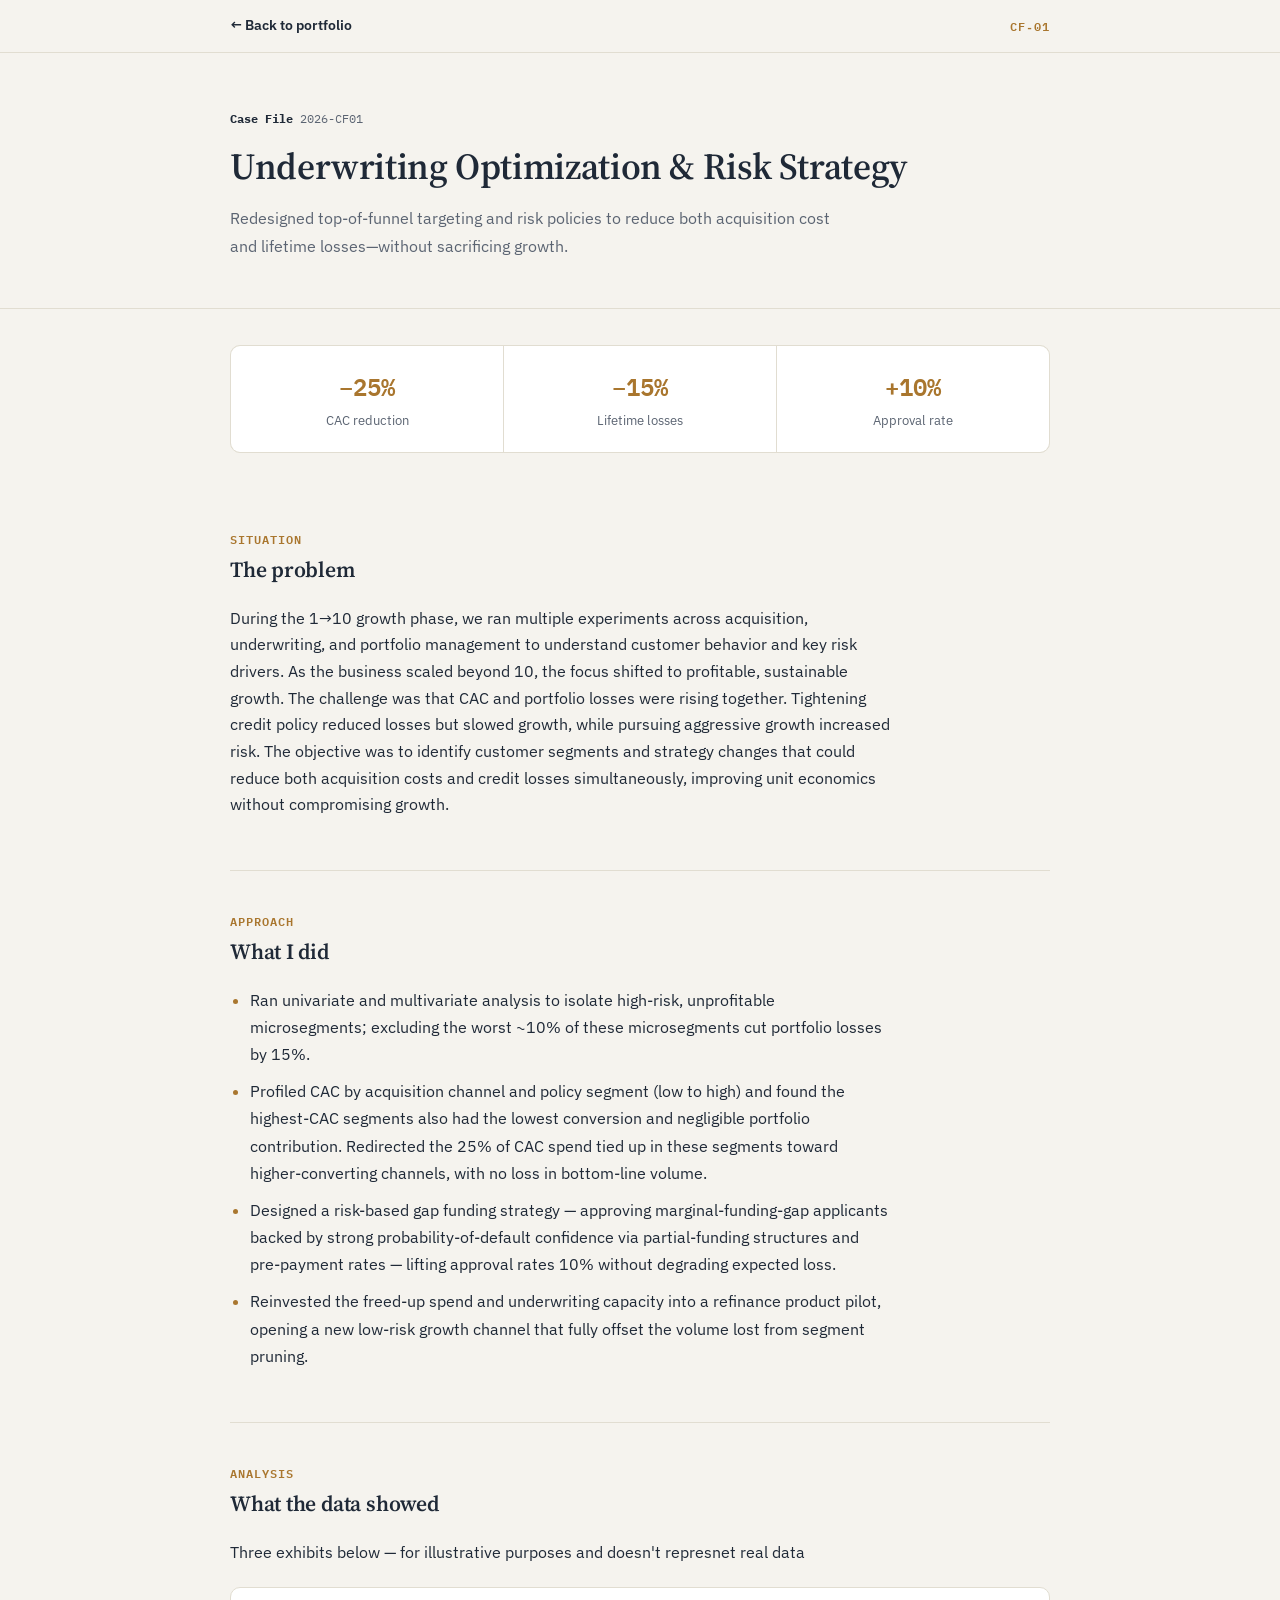
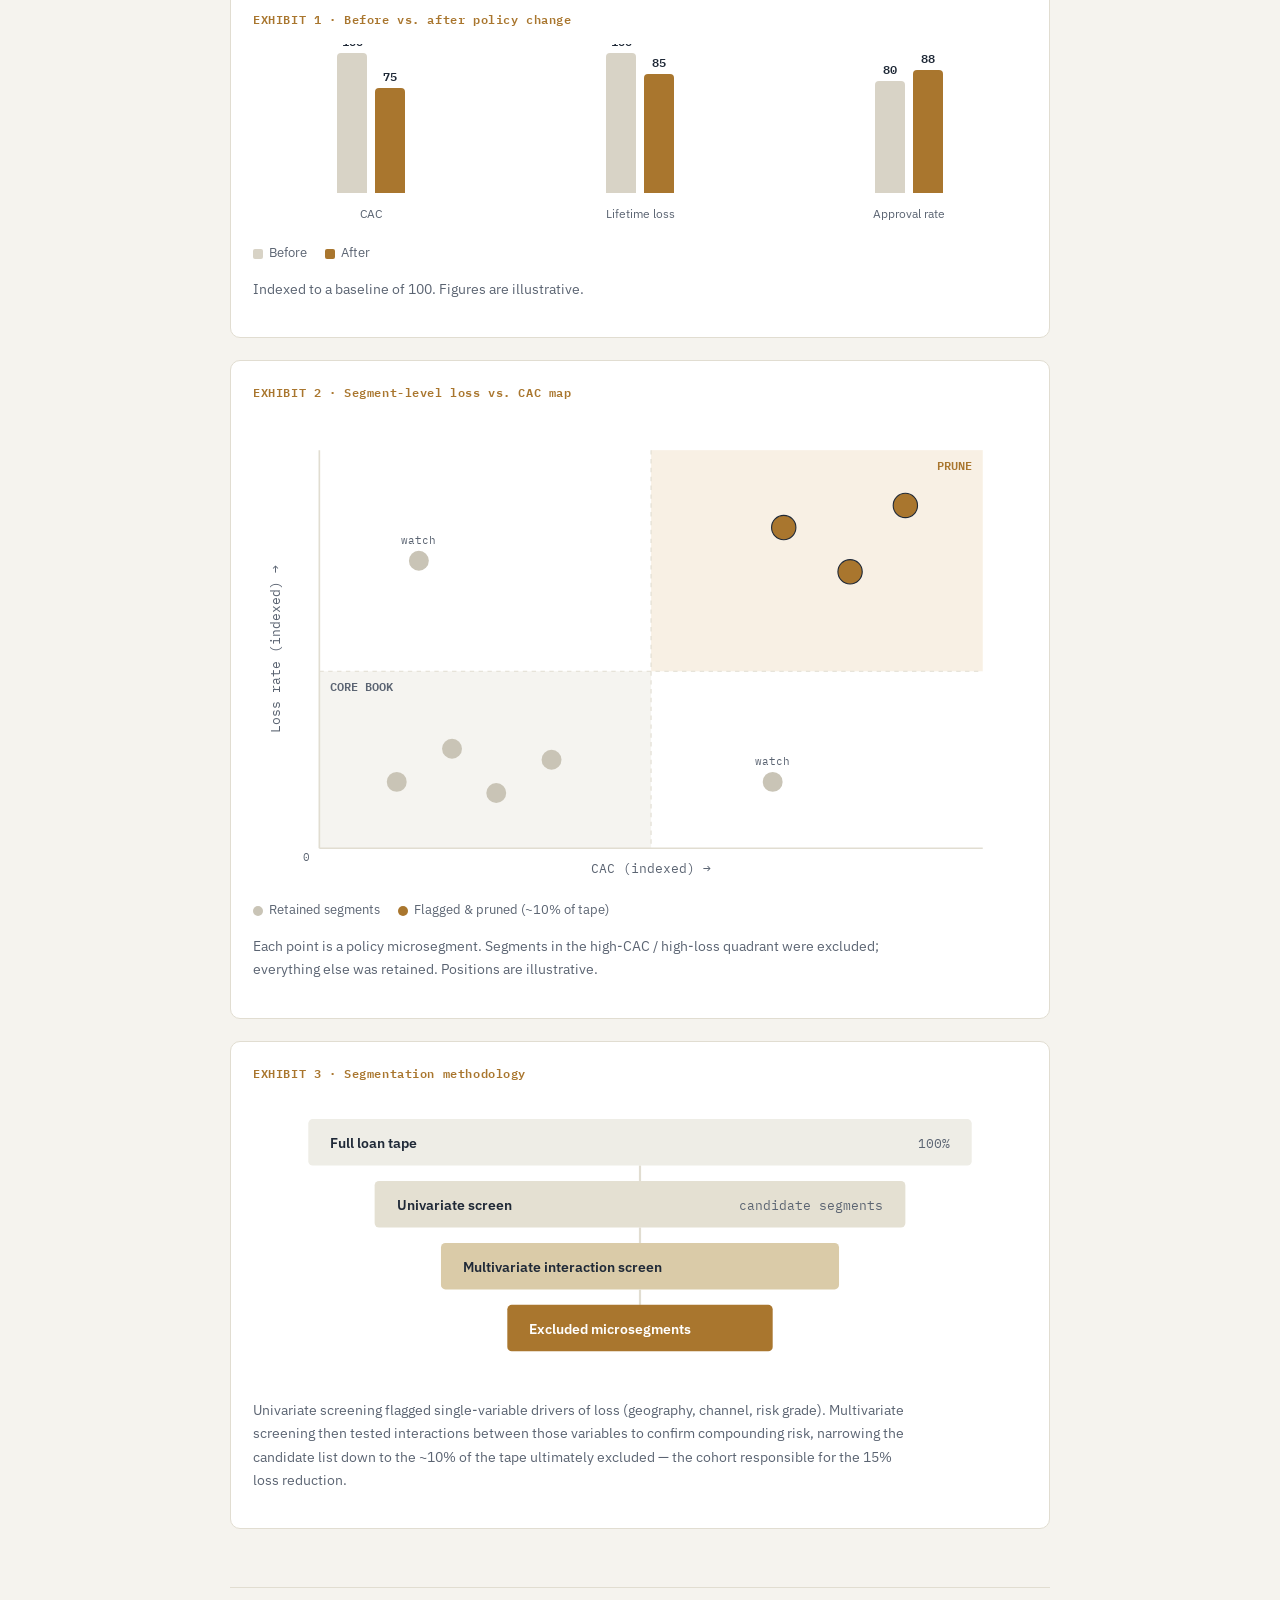
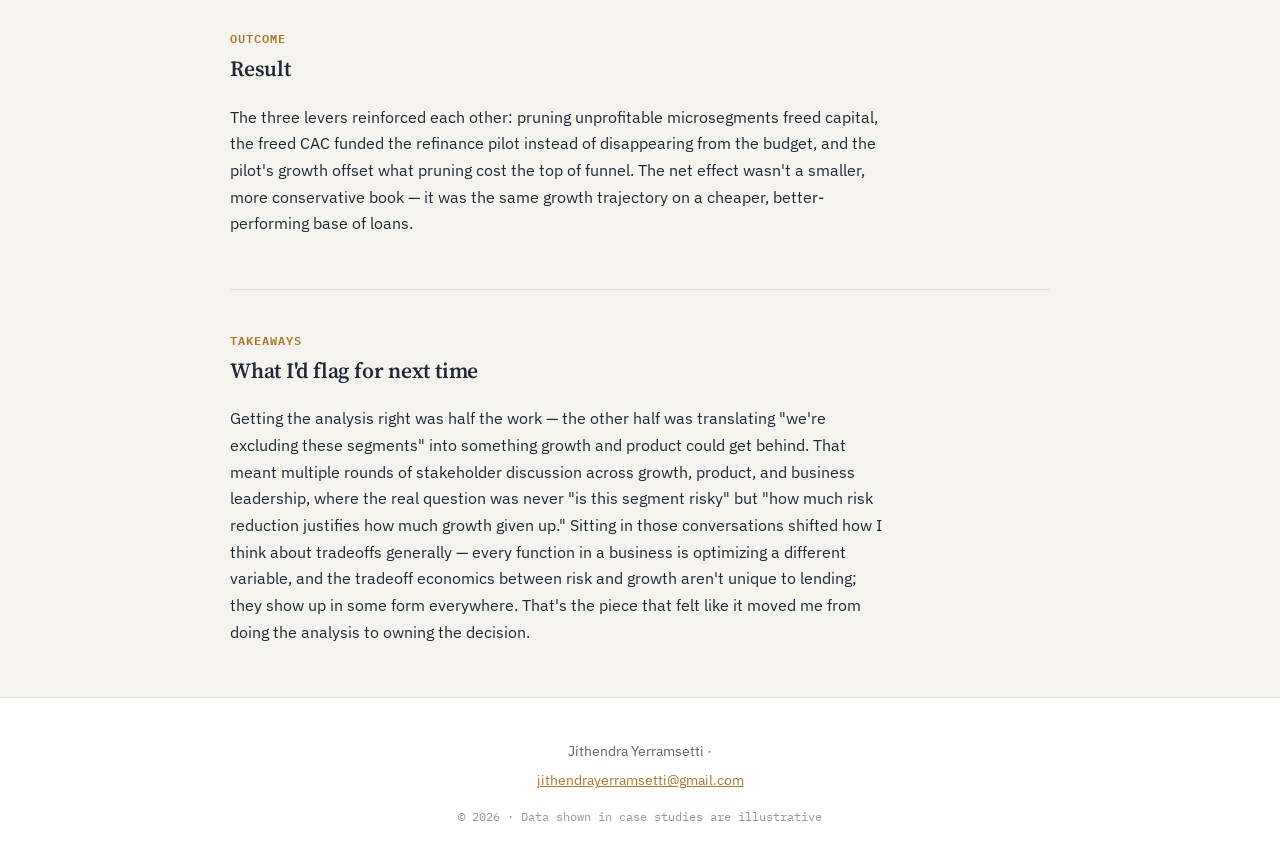
==== commit 8c6ee2e7: "Refine labels and clean up commented code Updated labels for clarity and removed commented text." ====
--- a/CS1-portfolio monitoring.html
+++ b/CS1-portfolio monitoring.html
@@ -159,21 +159,21 @@
             <div class="bar before" style="height:100%;"><span class="val">100</span></div>
             <div class="bar after" style="height:75%;"><span class="val">75</span></div>
           </div>
-          <div class="grp-label">CAC (indexed)</div>
+          <div class="grp-label">CAC</div>
         </div>
         <div class="bar-group">
           <div class="bars">
             <div class="bar before" style="height:100%;"><span class="val">100</span></div>
             <div class="bar after" style="height:85%;"><span class="val">85</span></div>
           </div>
-          <div class="grp-label">Lifetime loss (indexed)</div>
+          <div class="grp-label">Lifetime loss</div>
         </div>
         <div class="bar-group">
           <div class="bars">
             <div class="bar before" style="height:80%;"><span class="val">80</span></div>
             <div class="bar after" style="height:88%;"><span class="val">88</span></div>
           </div>
-          <div class="grp-label">Approval rate (indexed)</div>
+          <div class="grp-label">Approval rate</div>
         </div>
       </div>
       <div class="legend">
@@ -263,7 +263,7 @@
           <!-- stage 4: flagged microsegments -->
           <rect x="230" y="188" width="240" height="42" rx="4" fill="var(--amber)" />
           <text x="250" y="214" font-family="IBM Plex Sans" font-size="13" font-weight="600" fill="#FFFFFF">Excluded microsegments</text>
-          <text x="450" y="214" text-anchor="end" font-family="IBM Plex Mono" font-size="12" fill="#FFFFFF">~10% of tape</text>
+          <!-- <text x="450" y="214" text-anchor="end" font-family="IBM Plex Mono" font-size="12" fill="#FFFFFF">~10% of tape</text> -->
         </svg>
       </div>
       <p class="ex-caption">
@@ -289,10 +289,10 @@
     <span class="label">Takeaways</span>
     <h2>What I'd flag for next time</h2>
     <p>
-      Add a short paragraph here on what you'd do differently, what
-      surprised you in the data, or how the approach generalizes to other
-      portfolios &mdash; this is the section that tends to land best in
-      interviews, so it's worth keeping specific.
+     Getting the analysis right was half the work — the other half was translating "we're excluding these segments" into something growth and product could get behind. 
+      That meant multiple rounds of stakeholder discussion across growth, product, and business leadership, where the real question was never "is this segment risky" but "how much risk reduction justifies how much growth given up." 
+      Sitting in those conversations shifted how I think about tradeoffs generally — every function in a business is optimizing a different variable, and the tradeoff economics between risk and growth aren't unique to lending; 
+      they show up in some form everywhere. That's the piece that felt like it moved me from doing the analysis to owning the decision.
     </p>
   </section>
 
